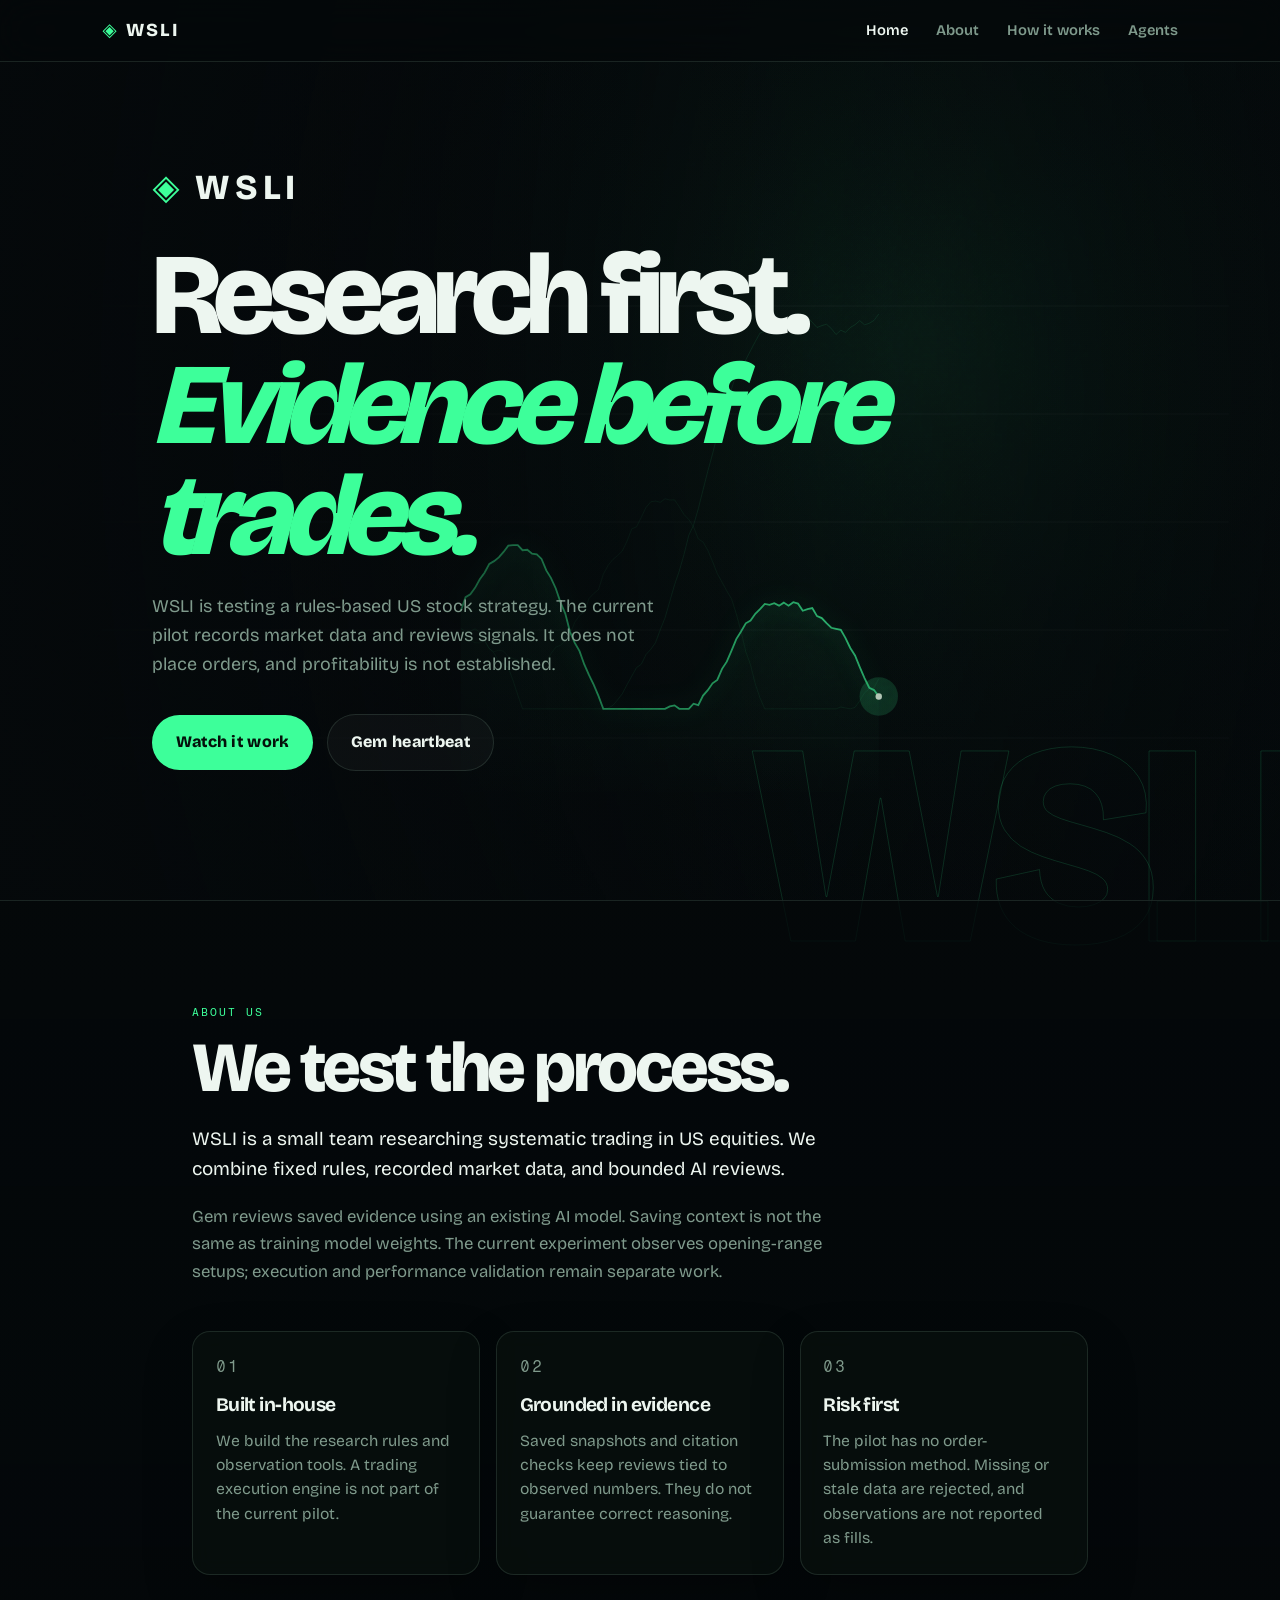
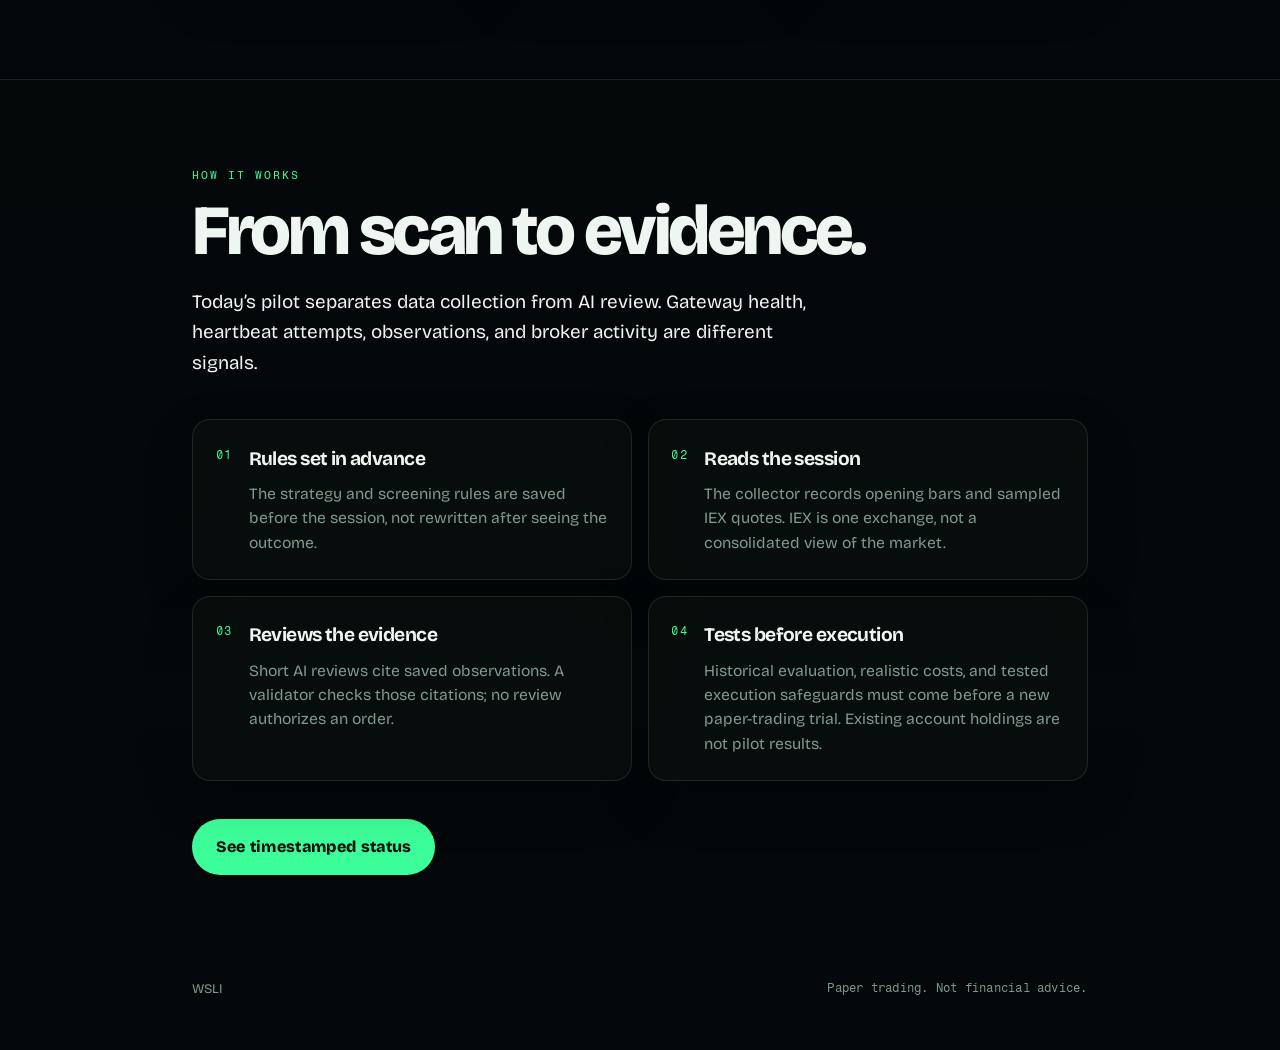
==== index.html @ efd14642 "Show timestamped Gem heartbeat and observation status honestly" ====
<!DOCTYPE html>
<html lang="en">
<head>
  <meta charset="UTF-8">
  <meta name="viewport" content="width=device-width, initial-scale=1.0">
  <meta name="description" content="WSLI trains and operates an autonomous trading bot that reads US equities and executes with discipline.">
  <meta name="theme-color" content="#04080a">
  <meta property="og:title" content="WSLI">
  <meta property="og:description" content="We train the machine that takes the trade.">
  <meta property="og:url" content="https://wslitrade.com">
  <meta property="og:type" content="website">
  <title>WSLI</title>
  <link rel="icon" href="favicon.svg" type="image/svg+xml">
  <link rel="preconnect" href="https://fonts.googleapis.com">
  <link rel="preconnect" href="https://fonts.gstatic.com" crossorigin>
  <link href="https://fonts.googleapis.com/css2?family=Bricolage+Grotesque:opsz,wght@12..96,400;12..96,600;12..96,800&family=Fragment+Mono:ital@0;1&display=swap" rel="stylesheet">
  <link rel="stylesheet" href="css/styles.css">
</head>
<body class="home">
  <canvas id="stage" aria-hidden="true"></canvas>
  <div class="vignette" aria-hidden="true"></div>
  <div class="grain" aria-hidden="true"></div>
  <div class="brand-wash" aria-hidden="true">WSLI</div>

  <nav class="nav">
    <a href="index.html" class="logo">
      <span class="logo-mark">◈</span>
      WSLI
    </a>
    <div class="nav-links">
      <a href="index.html" class="page-link active">Home</a>
      <a href="#about" class="page-link">About</a>
      <a href="#how-it-works" class="page-link">How<span class="nav-rest"> it works</span></a>
      <a href="agents.html" class="page-link">Agents</a>
    </div>
    <div class="nav-pills">
      <div class="status-pill" id="nav-status">
        <span class="pulse-dot unknown" id="status-dot"></span>
        <span class="mono" id="status-label">Checking</span>
      </div>
      <div class="status-pill" id="market-pill">
        <span class="pulse-dot unknown" id="market-dot"></span>
        <span class="mono" id="market-label">Market</span>
      </div>
    </div>
  </nav>

  <main>
    <section class="hero">
      <p class="brand-lockup">
        <span class="logo-mark">◈</span>
        WSLI
      </p>
      <h1>Research first.<br><em>Evidence before trades.</em></h1>
      <p class="hero-line">WSLI is testing a rules-based US stock strategy. The current pilot records market data and reviews signals. It does not place orders, and profitability is not established.</p>
      <div class="hero-actions">
        <a class="btn-primary" href="agents.html">Watch it work</a>
        <a class="btn-ghost" href="agents.html#heartbeat">Gem heartbeat</a>
      </div>
    </section>

    <section id="about" class="home-band">
      <div class="home-band-inner">
        <p class="eyebrow mono">About us</p>
        <h2>We test the process.</h2>
        <p class="lead">WSLI is a small team researching systematic trading in US equities. We combine fixed rules, recorded market data, and bounded AI reviews.</p>
        <p class="band-copy">Gem reviews saved evidence using an existing AI model. Saving context is not the same as training model weights. The current experiment observes opening-range setups; execution and performance validation remain separate work.</p>
        <div class="pillars">
          <article class="pillar">
            <p class="card-kicker mono">01</p>
            <h3>Built in-house</h3>
            <p>We build the research rules and observation tools. A trading execution engine is not part of the current pilot.</p>
          </article>
          <article class="pillar">
            <p class="card-kicker mono">02</p>
            <h3>Grounded in evidence</h3>
            <p>Saved snapshots and citation checks keep reviews tied to observed numbers. They do not guarantee correct reasoning.</p>
          </article>
          <article class="pillar">
            <p class="card-kicker mono">03</p>
            <h3>Risk first</h3>
            <p>The pilot has no order-submission method. Missing or stale data are rejected, and observations are not reported as fills.</p>
          </article>
        </div>
      </div>
    </section>

    <section id="how-it-works" class="home-band home-band-tight">
      <div class="home-band-inner">
        <p class="eyebrow mono">How it works</p>
        <h2>From scan to evidence.</h2>
        <p class="lead">Today’s pilot separates data collection from AI review. Gateway health, heartbeat attempts, observations, and broker activity are different signals.</p>
        <ol class="steps">
          <li>
            <span class="step-num mono">01</span>
            <div>
              <h3>Rules set in advance</h3>
              <p>The strategy and screening rules are saved before the session, not rewritten after seeing the outcome.</p>
            </div>
          </li>
          <li>
            <span class="step-num mono">02</span>
            <div>
              <h3>Reads the session</h3>
              <p>The collector records opening bars and sampled IEX quotes. IEX is one exchange, not a consolidated view of the market.</p>
            </div>
          </li>
          <li>
            <span class="step-num mono">03</span>
            <div>
              <h3>Reviews the evidence</h3>
              <p>Short AI reviews cite saved observations. A validator checks those citations; no review authorizes an order.</p>
            </div>
          </li>
          <li>
            <span class="step-num mono">04</span>
            <div>
              <h3>Tests before execution</h3>
              <p>Historical evaluation, realistic costs, and tested execution safeguards must come before a new paper-trading trial. Existing account holdings are not pilot results.</p>
            </div>
          </li>
        </ol>
        <a class="btn-primary" href="agents.html">See timestamped status</a>
      </div>
    </section>
  </main>

  <footer class="footer">
    <span>WSLI</span>
    <span class="footer-note mono">Paper trading. Not financial advice.</span>
  </footer>

  <script src="js/field.js"></script>
  <script src="js/status.js?v=20260921-2"></script>
  <script src="js/home.js?v=20260921-1"></script>
</body>
</html>
---- css/styles.css ----
*, *::before, *::after {
  box-sizing: border-box;
  margin: 0;
  padding: 0;
}

:root {
  --bg: #04080a;
  --surface: rgba(8, 16, 14, 0.78);
  --border: rgba(164, 214, 186, 0.14);
  --text: #edf6f0;
  --text-muted: #7f9a8c;
  --accent: #3dff9a;
  --accent-glow: rgba(61, 255, 154, 0.28);
  --warn: #ffb36b;
  --red: #ff6b7a;
  --font-display: "Bricolage Grotesque", system-ui, sans-serif;
  --font-mono: "Fragment Mono", "Courier New", monospace;
}

html { scroll-behavior: smooth; }

body {
  font-family: var(--font-display);
  background: var(--bg);
  color: var(--text);
  line-height: 1.55;
  min-height: 100vh;
}

.mono { font-family: var(--font-mono); letter-spacing: 0.02em; }
.muted { color: var(--text-muted); }

#stage {
  position: fixed;
  inset: 0;
  z-index: 0;
  width: 100%;
  height: 100%;
  pointer-events: none;
}

.vignette {
  position: fixed;
  inset: 0;
  z-index: 1;
  pointer-events: none;
  background:
    radial-gradient(circle at 50% 18%, transparent 12%, rgba(4, 8, 10, 0.55) 70%, rgba(4, 8, 10, 0.88) 100%),
    linear-gradient(180deg, rgba(4, 8, 10, 0.15), transparent 20%, rgba(4, 8, 10, 0.55) 100%);
}

.nav,
.hero,
.desk,
.home-band,
.footer {
  position: relative;
  z-index: 2;
}

.nav {
  position: sticky;
  top: 0;
  z-index: 5;
  display: flex;
  align-items: center;
  justify-content: space-between;
  gap: 1.5rem;
  padding: 1rem 8vw;
  background: rgba(4, 8, 10, 0.55);
  border-bottom: 1px solid var(--border);
  backdrop-filter: blur(18px);
}

.logo {
  display: flex;
  align-items: center;
  gap: 0.45rem;
  text-decoration: none;
  color: var(--text);
  font-weight: 800;
  letter-spacing: 0.04em;
}

.logo-mark { color: var(--accent); }

.nav-links {
  display: flex;
  gap: 1.75rem;
}

.nav-links a {
  color: var(--text-muted);
  text-decoration: none;
  font-size: 0.92rem;
  font-weight: 600;
}

.nav-links a:hover,
.nav-links a.active { color: var(--text); }

.nav-pills {
  display: flex;
  gap: 0.5rem;
}

.status-pill {
  display: inline-flex;
  align-items: center;
  gap: 0.5rem;
  padding: 0.4rem 0.75rem;
  border: 1px solid var(--border);
  border-radius: 999px;
  background: rgba(255, 255, 255, 0.03);
  color: var(--text-muted);
  font-size: 0.72rem;
}

.pulse-dot {
  width: 7px;
  height: 7px;
  border-radius: 50%;
  background: var(--text-muted);
}

.pulse-dot.awake,
.pulse-dot.open {
  background: var(--accent);
  box-shadow: 0 0 10px var(--accent-glow);
  animation: pulse 2.2s ease-in-out infinite;
}

.pulse-dot.asleep,
.pulse-dot.closed { background: var(--red); }
.pulse-dot.stale { background: var(--warn); }
.pulse-dot.unknown { background: var(--text-muted); }

.heartbeat-grid { display: grid; grid-template-columns: repeat(3, minmax(0, 1fr)); gap: 1.5rem; margin: 1.5rem 0; }
#heartbeat { scroll-margin-top: 90px; }
#heartbeat .panel-head { flex-wrap: wrap; gap: .6rem; }
#heartbeat-publication { font-size: .7rem; }
.heartbeat-grid h3 { font-size: 1.15rem; margin: .5rem 0; }
.heartbeat-grid .card-meta { overflow-wrap: anywhere; }
.review-list { list-style: none; padding: 0; margin: .5rem 0; }
.review-list li + li { margin-top: 1rem; }
.heartbeat-notice { border-top: 1px solid var(--border); padding-top: 1rem; color: var(--warn); font-size: .85rem; }
@media (max-width: 720px) { .heartbeat-grid { grid-template-columns: 1fr; } }

@keyframes pulse {
  0%, 100% { opacity: 1; }
  50% { opacity: 0.45; }
}

.desk {
  max-width: 1040px;
  margin: 0 auto;
  padding: 4.5rem 1.5rem 5rem;
}

.home {
  --bg: #04080a;
  --surface: rgba(8, 16, 14, 0.78);
  --border: rgba(164, 214, 186, 0.14);
  --text: #edf6f0;
  --text-muted: #7f9a8c;
  --accent: #3dff9a;
  --accent-glow: rgba(61, 255, 154, 0.28);
  background: var(--bg);
}

.home .nav {
  position: fixed;
  width: 100%;
  background: rgba(4, 8, 10, 0.55);
  border-bottom: 1px solid var(--border);
  backdrop-filter: blur(18px);
}

.home .logo {
  font-size: 1.15rem;
  letter-spacing: 0.12em;
}

.home .nav-pills { display: none; }

.home .vignette {
  background:
    linear-gradient(90deg, rgba(4, 8, 10, 0.88) 0%, rgba(4, 8, 10, 0.5) 36%, rgba(4, 8, 10, 0.12) 64%, rgba(4, 8, 10, 0.45) 100%),
    radial-gradient(circle at 72% 44%, transparent 6%, rgba(4, 8, 10, 0.18) 52%, rgba(4, 8, 10, 0.82) 100%);
}

.grain {
  position: fixed;
  inset: 0;
  z-index: 1;
  pointer-events: none;
  opacity: 0.16;
  background-image: url("data:image/svg+xml,%3Csvg viewBox='0 0 200 200' xmlns='http://www.w3.org/2000/svg'%3E%3Cfilter id='n'%3E%3CfeTurbulence type='fractalNoise' baseFrequency='0.85' numOctaves='4' stitchTiles='stitch'/%3E%3C/filter%3E%3Crect width='100%25' height='100%25' filter='url(%23n)'/%3E%3C/svg%3E");
  mix-blend-mode: overlay;
}

.brand-wash {
  position: fixed;
  right: -1.5vw;
  bottom: -6vh;
  z-index: 1;
  pointer-events: none;
  font-weight: 800;
  font-size: clamp(9rem, 24vw, 18rem);
  letter-spacing: -0.07em;
  line-height: 0.75;
  color: transparent;
  -webkit-text-stroke: 1px rgba(61, 255, 154, 0.14);
  mask-image: linear-gradient(180deg, #000 42vh, transparent 92vh);
  -webkit-mask-image: linear-gradient(180deg, #000 42vh, transparent 92vh);
}

.hero {
  min-height: 100vh;
  display: flex;
  flex-direction: column;
  justify-content: center;
  max-width: 1180px;
  margin: 0 auto;
  padding: 7rem 8vw 5rem;
}

.hero > * {
  animation: rise 0.95s ease both;
}

.hero > *:nth-child(2) { animation-delay: 0.08s; }
.hero > *:nth-child(3) { animation-delay: 0.16s; }
.hero > *:nth-child(4) { animation-delay: 0.24s; }

.brand-lockup {
  display: flex;
  align-items: center;
  gap: 0.65rem;
  font-weight: 800;
  font-size: clamp(1.6rem, 3.4vw, 2.2rem);
  letter-spacing: 0.16em;
  margin-bottom: 1.5rem;
}

.hero h1 {
  font-size: clamp(3.4rem, 9vw, 7.2rem);
  font-weight: 800;
  letter-spacing: -0.06em;
  line-height: 0.96;
  margin-bottom: 1.3rem;
}

.hero h1 em {
  font-style: italic;
  color: var(--accent);
}

.hero-line {
  max-width: 32rem;
  color: var(--text-muted);
  margin-bottom: 2.2rem;
  font-size: 1.12rem;
  line-height: 1.6;
}

.hero-actions {
  display: flex;
  flex-wrap: wrap;
  align-items: center;
  gap: 0.85rem;
}

.btn-primary,
.btn-ghost {
  display: inline-flex;
  align-items: center;
  justify-content: center;
  width: fit-content;
  padding: 0.95rem 1.45rem;
  border-radius: 999px;
  text-decoration: none;
  font-weight: 800;
  letter-spacing: 0.02em;
}

.btn-primary {
  background: var(--accent);
  color: #04110a;
}

.btn-primary:hover { box-shadow: 0 0 28px var(--accent-glow); }

.btn-ghost {
  border: 1px solid var(--border);
  background: rgba(255, 255, 255, 0.03);
  color: var(--text);
}

.btn-ghost:hover {
  border-color: rgba(61, 255, 154, 0.35);
  color: var(--accent);
}

.home-band {
  scroll-margin-top: 4.75rem;
  border-top: 1px solid var(--border);
  background: linear-gradient(180deg, rgba(4, 8, 10, 0.72), rgba(4, 8, 10, 0.94));
}

.home-band-inner {
  max-width: 1100px;
  margin: 0 auto;
  padding: 6.5rem 8vw;
}

.home-band-tight .home-band-inner { padding-top: 5.5rem; }

.home-band h2 {
  font-size: clamp(2.4rem, 6.4vw, 4.4rem);
  font-weight: 800;
  letter-spacing: -0.05em;
  line-height: 0.95;
  margin-bottom: 1.4rem;
}

.lead {
  max-width: 40rem;
  font-size: 1.18rem;
  line-height: 1.6;
  margin-bottom: 1.15rem;
}

.band-copy {
  max-width: 40rem;
  color: var(--text-muted);
  font-size: 1.05rem;
  line-height: 1.65;
  margin-bottom: 2.8rem;
}

.pillars {
  display: grid;
  grid-template-columns: repeat(3, 1fr);
  gap: 1rem;
}

.pillar {
  padding: 1.45rem 1.4rem 1.5rem;
  background: var(--surface);
  border: 1px solid var(--border);
  border-radius: 18px;
  box-shadow: 0 20px 50px rgba(0, 0, 0, 0.22);
  backdrop-filter: blur(10px);
}

.pillar h3,
.steps h3 {
  font-size: 1.2rem;
  letter-spacing: -0.03em;
  margin-bottom: 0.55rem;
}

.pillar p,
.steps p {
  color: var(--text-muted);
  font-size: 0.98rem;
  line-height: 1.55;
}

.steps {
  list-style: none;
  display: grid;
  grid-template-columns: 1fr 1fr;
  gap: 1rem;
  margin: 2.6rem 0 2.4rem;
}

.steps li {
  display: grid;
  grid-template-columns: auto 1fr;
  gap: 1rem;
  padding: 1.45rem 1.4rem 1.5rem;
  background: var(--surface);
  border: 1px solid var(--border);
  border-radius: 18px;
  box-shadow: 0 20px 50px rgba(0, 0, 0, 0.22);
  backdrop-filter: blur(10px);
}

.step-num {
  color: var(--accent);
  font-size: 0.72rem;
  letter-spacing: 0.12em;
  padding-top: 0.2rem;
}

@keyframes rise {
  from {
    opacity: 0;
    transform: translateY(18px);
  }
  to {
    opacity: 1;
    transform: none;
  }
}

.desk-head { margin-bottom: 2.4rem; }

.eyebrow {
  color: var(--accent);
  text-transform: uppercase;
  letter-spacing: 0.18em;
  font-size: 0.68rem;
  margin-bottom: 0.8rem;
}

.desk-head h1 {
  font-size: clamp(2.4rem, 7vw, 4.4rem);
  font-weight: 800;
  letter-spacing: -0.05em;
  line-height: 0.95;
}

.updated {
  margin-top: 1rem;
  color: var(--text-muted);
  font-size: 0.78rem;
}

.cards {
  display: grid;
  grid-template-columns: 1fr 1fr;
  gap: 1rem;
  margin-bottom: 1rem;
}

.card,
.panel {
  background: var(--surface);
  border: 1px solid var(--border);
  border-radius: 18px;
  box-shadow: 0 20px 50px rgba(0, 0, 0, 0.22);
  backdrop-filter: blur(10px);
}

.card { padding: 1.5rem 1.6rem 1.4rem; }

.card-kicker {
  color: var(--text-muted);
  text-transform: uppercase;
  letter-spacing: 0.14em;
  font-size: 0.64rem;
  margin-bottom: 0.7rem;
}

.card h2 {
  font-size: clamp(1.6rem, 3vw, 2.15rem);
  letter-spacing: -0.04em;
  line-height: 1.05;
}

.card-meta {
  margin-top: 0.7rem;
  color: var(--text-muted);
  font-size: 0.92rem;
}

#card-bot[data-state="awake"],
#card-market[data-state="open"] {
  box-shadow: inset 0 0 0 1px rgba(61, 255, 154, 0.16), 0 20px 50px rgba(0, 0, 0, 0.22);
}

#card-bot[data-state="asleep"],
#card-market[data-state="closed"] {
  box-shadow: inset 0 0 0 1px rgba(255, 107, 122, 0.2), 0 20px 50px rgba(0, 0, 0, 0.22);
}

.up { color: var(--accent); }
.down { color: var(--red); }

.panel {
  padding: 1.35rem 1.5rem 1.2rem;
  margin-bottom: 1rem;
}

.panel-head {
  display: flex;
  align-items: baseline;
  justify-content: space-between;
  margin-bottom: 1.1rem;
}

.panel-head h2 {
  font-size: 1.05rem;
  letter-spacing: -0.02em;
}

.feed {
  list-style: none;
  display: flex;
  flex-direction: column;
}

.feed li {
  display: grid;
  grid-template-columns: 8rem 1fr;
  gap: 1.2rem;
  padding: 0.85rem 0;
  border-top: 1px solid var(--border);
  font-size: 0.95rem;
}

.feed li:first-child { border-top: 0; }

.feed-time {
  color: var(--text-muted);
  font-family: var(--font-mono);
  font-size: 0.74rem;
  padding-top: 0.15rem;
}

.feed-empty,
.empty {
  color: var(--text-muted);
  text-align: center;
  padding: 2rem 0;
}

.table-wrap { overflow-x: auto; }

table {
  width: 100%;
  border-collapse: collapse;
  font-size: 0.92rem;
}

th, td {
  text-align: left;
  padding: 0.85rem 0.4rem;
  border-bottom: 1px solid var(--border);
}

th {
  color: var(--text-muted);
  font-family: var(--font-mono);
  font-size: 0.68rem;
  letter-spacing: 0.1em;
  text-transform: uppercase;
  font-weight: 400;
}

tr:last-child td { border-bottom: 0; }

.side-buy { color: var(--accent); font-weight: 700; }
.side-sell { color: var(--red); font-weight: 700; }
.status-filled { color: var(--accent); }
.status-error, .status-rejected, .status-canceled { color: var(--red); }
.status-new, .status-accepted, .status-partially_filled { color: var(--warn); }

.footer {
  display: flex;
  align-items: center;
  justify-content: space-between;
  max-width: 1040px;
  margin: 0 auto;
  padding: 0 1.5rem 3rem;
  color: var(--text-muted);
  font-size: 0.82rem;
}

.home .footer {
  max-width: 1100px;
  padding: 0 8vw 3.2rem;
}

.footer-note { font-size: 0.72rem; }

@media (max-width: 900px) {
  .hero { padding: 6.5rem 1.4rem 4rem; }

  .home-band-inner { padding: 4.5rem 1.4rem; }

  .pillars,
  .steps { grid-template-columns: 1fr; }
}

@media (max-width: 800px) {
  .nav {
    padding: 0.9rem 1.2rem;
    gap: 0.8rem;
  }

  .nav-links { gap: 0.85rem; }

  .nav-links .jump { display: none; }

  .nav-links a { font-size: 0.82rem; }

  .desk { padding: 3rem 1.2rem 3.5rem; }

  .cards { grid-template-columns: 1fr; }

  .feed li {
    grid-template-columns: 1fr;
    gap: 0.25rem;
  }

  .footer {
    flex-direction: column;
    gap: 0.4rem;
    text-align: center;
  }
}

@media (max-width: 520px) {
  .nav {
    padding: 0.75rem 0.85rem;
    gap: 0.45rem;
  }

  .nav-links { gap: 0.75rem; }

  .nav-rest { display: none; }

  .status-pill {
    padding: 0.32rem 0.5rem;
    font-size: 0.66rem;
  }
}

@media (prefers-reduced-motion: reduce) {
  .pulse-dot.awake,
  .pulse-dot.open,
  .hero > * { animation: none; }
}
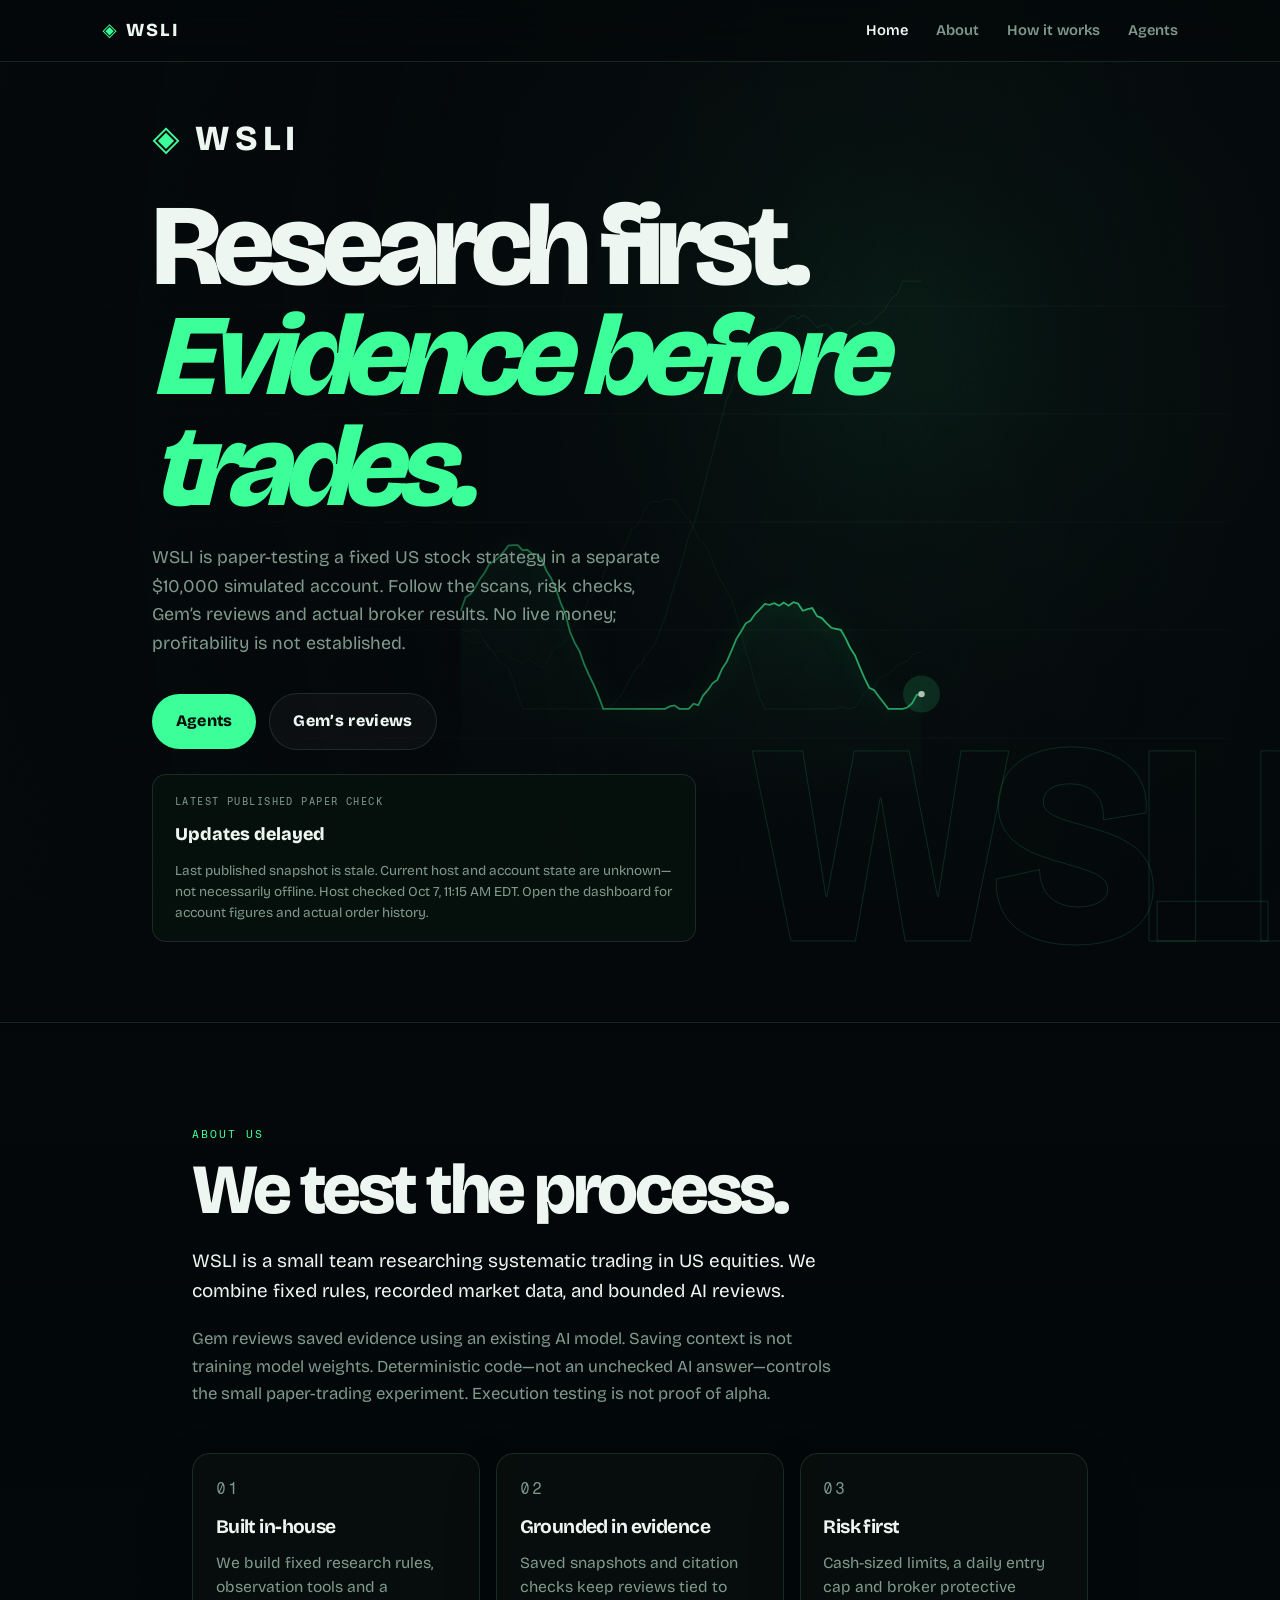
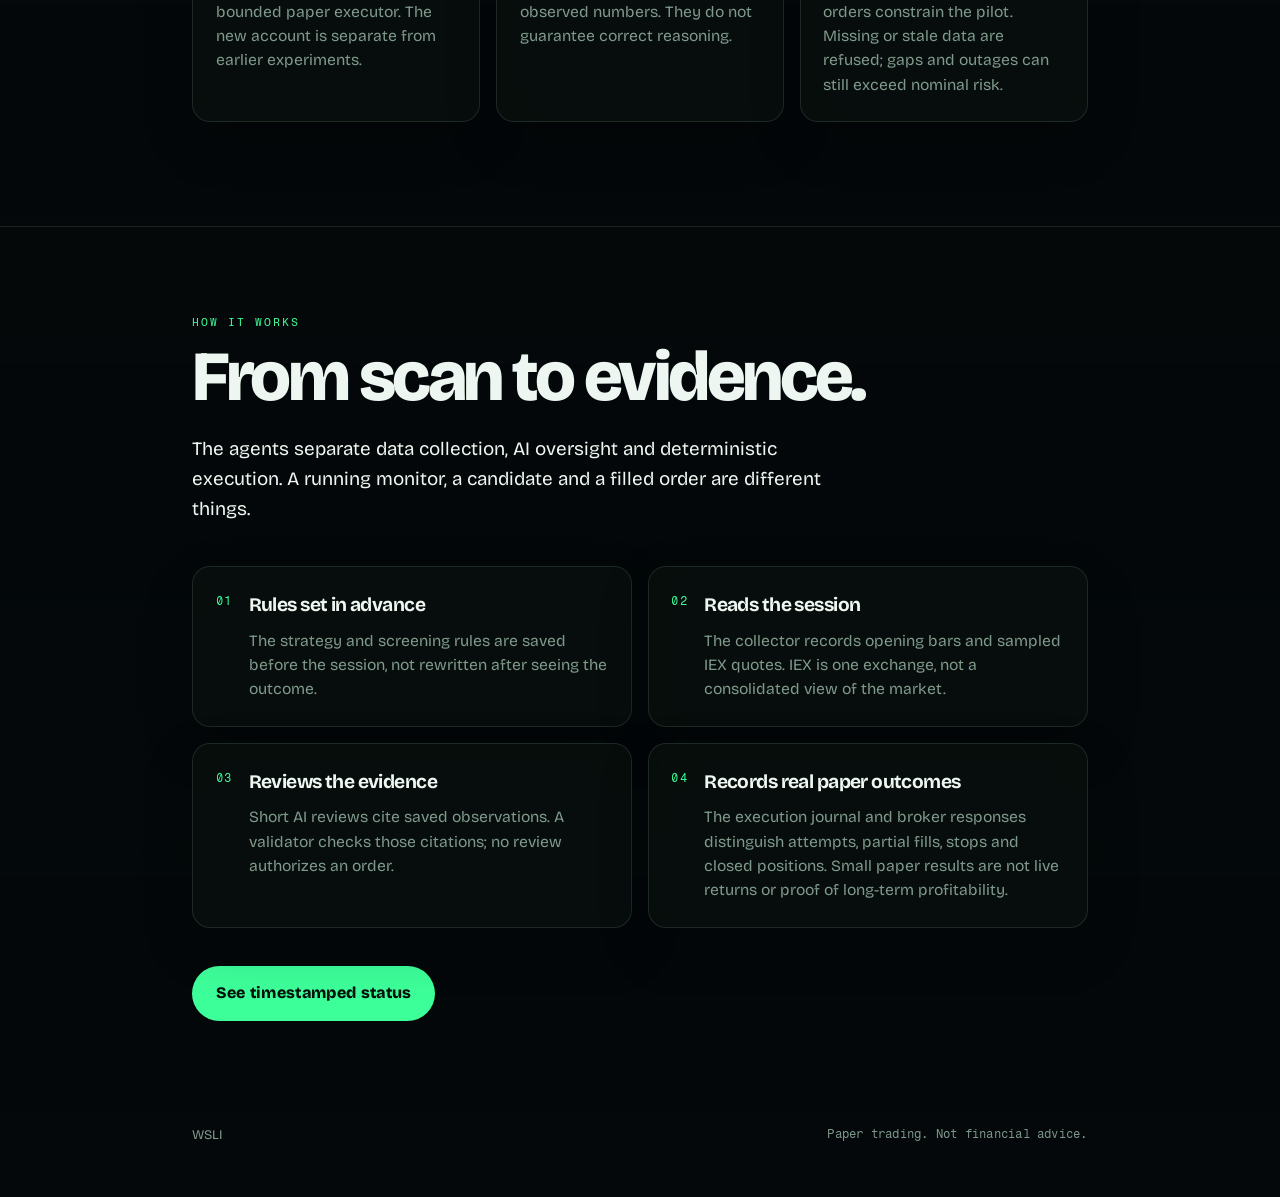
==== commit 4d83e15a: "Show verified agent progress and paper execution evidence" ====
--- a/index.html
+++ b/index.html
@@ -3,10 +3,10 @@
 <head>
   <meta charset="UTF-8">
   <meta name="viewport" content="width=device-width, initial-scale=1.0">
-  <meta name="description" content="WSLI trains and operates an autonomous trading bot that reads US equities and executes with discipline.">
+  <meta name="description" content="Follow WSLI’s evidence-based paper trading pilot, fixed rules, risk checks and actual order results.">
   <meta name="theme-color" content="#04080a">
   <meta property="og:title" content="WSLI">
-  <meta property="og:description" content="We train the machine that takes the trade.">
+  <meta property="og:description" content="Research first. Follow the agents, not claims of guaranteed profit.">
   <meta property="og:url" content="https://wslitrade.com">
   <meta property="og:type" content="website">
   <title>WSLI</title>
@@ -14,7 +14,7 @@
   <link rel="preconnect" href="https://fonts.googleapis.com">
   <link rel="preconnect" href="https://fonts.gstatic.com" crossorigin>
   <link href="https://fonts.googleapis.com/css2?family=Bricolage+Grotesque:opsz,wght@12..96,400;12..96,600;12..96,800&family=Fragment+Mono:ital@0;1&display=swap" rel="stylesheet">
-  <link rel="stylesheet" href="css/styles.css">
+  <link rel="stylesheet" href="css/styles.css?v=20261007-1">
 </head>
 <body class="home">
   <canvas id="stage" aria-hidden="true"></canvas>
@@ -52,10 +52,15 @@
         WSLI
       </p>
       <h1>Research first.<br><em>Evidence before trades.</em></h1>
-      <p class="hero-line">WSLI is testing a rules-based US stock strategy. The current pilot records market data and reviews signals. It does not place orders, and profitability is not established.</p>
+      <p class="hero-line">WSLI is paper-testing a fixed US stock strategy in a separate $10,000 simulated account. Follow the scans, risk checks, Gem’s reviews and actual broker results. No live money; profitability is not established.</p>
       <div class="hero-actions">
-        <a class="btn-primary" href="agents.html">Watch it work</a>
-        <a class="btn-ghost" href="agents.html#heartbeat">Gem heartbeat</a>
+        <a class="btn-primary" href="agents.html">Agents</a>
+        <a class="btn-ghost" href="agents.html#reviews">Gem’s reviews</a>
+      </div>
+      <div class="home-progress" aria-live="polite">
+        <p class="card-kicker mono">Latest published paper check</p>
+        <p id="home-paper-state">Loading verified progress…</p>
+        <p id="home-paper-detail" class="card-meta">No activity is inferred before a snapshot arrives.</p>
       </div>
     </section>
 
@@ -64,12 +69,12 @@
         <p class="eyebrow mono">About us</p>
         <h2>We test the process.</h2>
         <p class="lead">WSLI is a small team researching systematic trading in US equities. We combine fixed rules, recorded market data, and bounded AI reviews.</p>
-        <p class="band-copy">Gem reviews saved evidence using an existing AI model. Saving context is not the same as training model weights. The current experiment observes opening-range setups; execution and performance validation remain separate work.</p>
+        <p class="band-copy">Gem reviews saved evidence using an existing AI model. Saving context is not training model weights. Deterministic code—not an unchecked AI answer—controls the small paper-trading experiment. Execution testing is not proof of alpha.</p>
         <div class="pillars">
           <article class="pillar">
             <p class="card-kicker mono">01</p>
             <h3>Built in-house</h3>
-            <p>We build the research rules and observation tools. A trading execution engine is not part of the current pilot.</p>
+            <p>We build fixed research rules, observation tools and a bounded paper executor. The new account is separate from earlier experiments.</p>
           </article>
           <article class="pillar">
             <p class="card-kicker mono">02</p>
@@ -79,7 +84,7 @@
           <article class="pillar">
             <p class="card-kicker mono">03</p>
             <h3>Risk first</h3>
-            <p>The pilot has no order-submission method. Missing or stale data are rejected, and observations are not reported as fills.</p>
+            <p>Cash-sized limits, a daily entry cap and broker protective orders constrain the pilot. Missing or stale data are refused; gaps and outages can still exceed nominal risk.</p>
           </article>
         </div>
       </div>
@@ -89,7 +94,7 @@
       <div class="home-band-inner">
         <p class="eyebrow mono">How it works</p>
         <h2>From scan to evidence.</h2>
-        <p class="lead">Today’s pilot separates data collection from AI review. Gateway health, heartbeat attempts, observations, and broker activity are different signals.</p>
+        <p class="lead">The agents separate data collection, AI oversight and deterministic execution. A running monitor, a candidate and a filled order are different things.</p>
         <ol class="steps">
           <li>
             <span class="step-num mono">01</span>
@@ -115,8 +120,8 @@
           <li>
             <span class="step-num mono">04</span>
             <div>
-              <h3>Tests before execution</h3>
-              <p>Historical evaluation, realistic costs, and tested execution safeguards must come before a new paper-trading trial. Existing account holdings are not pilot results.</p>
+              <h3>Records real paper outcomes</h3>
+              <p>The execution journal and broker responses distinguish attempts, partial fills, stops and closed positions. Small paper results are not live returns or proof of long-term profitability.</p>
             </div>
           </li>
         </ol>
@@ -131,7 +136,8 @@
   </footer>
 
   <script src="js/field.js"></script>
-  <script src="js/status.js?v=20260921-2"></script>
-  <script src="js/home.js?v=20260921-1"></script>
+  <script src="js/status.js?v=20261007-1"></script>
+  <script src="js/paper-feed.js?v=20261007-1"></script>
+  <script src="js/home.js?v=20261007-1"></script>
 </body>
 </html>
--- a/css/styles.css
+++ b/css/styles.css
@@ -145,6 +145,27 @@
 .review-list { list-style: none; padding: 0; margin: .5rem 0; }
 .review-list li + li { margin-top: 1rem; }
 .heartbeat-notice { border-top: 1px solid var(--border); padding-top: 1rem; color: var(--warn); font-size: .85rem; }
+.desk.paper-desk { max-width: 1200px; }
+.paper-desk .cards { grid-template-columns: repeat(4, minmax(0, 1fr)); }
+.paper-desk .card, .paper-desk .panel { background: rgba(6,16,13,.94); }
+.paper-desk .card { padding: 1.3rem; }
+.paper-desk .card h2 { font-size: clamp(1.45rem,2.4vw,2rem); }
+.progress-banner { display: flex; flex-direction: column; gap: .45rem; margin-top: 1.5rem; padding: 1.2rem 1.4rem; border: 1px solid var(--border); border-left: 3px solid var(--accent); background: var(--surface); border-radius: 12px; }
+.progress-banner strong { font-size: 1.15rem; }
+.progress-banner span { color: var(--text-muted); font-size: .94rem; }
+.progress-banner[data-state="stale"] { border-left-color: var(--warn); }
+.progress-banner[data-state="asleep"] { border-left-color: var(--red); }
+.pilot-progress-grid { display: grid; grid-template-columns: repeat(4,minmax(0,1fr)); gap: 1.4rem; margin: 1.5rem 0; }
+.pilot-progress-grid h3 { font-size: 1.2rem; letter-spacing: -.03em; }
+.pilot-progress-grid article { min-width: 0; }
+.pilot-schedule { border-top: 1px solid var(--border); padding: .9rem 0; color: var(--text-muted); font-size: .85rem; }
+.pilot-schedule p + p { margin-top: .5rem; }
+.pilot-review-list { display: grid; grid-template-columns: 1fr 1fr; gap: 1.4rem; }
+.pilot-review-list li + li { margin-top: 0; }
+.paper-desk .panel-head { flex-wrap: wrap; gap: .6rem; }
+.paper-desk .panel-head .mono { font-size: .7rem; }
+@media (max-width: 850px) { .paper-desk .cards, .pilot-progress-grid { grid-template-columns: repeat(2,minmax(0,1fr)); } }
+@media (max-width: 540px) { .paper-desk .cards, .pilot-progress-grid, .pilot-review-list { grid-template-columns: 1fr; } .paper-desk { padding: 2.5rem 1rem; } }
 @media (max-width: 720px) { .heartbeat-grid { grid-template-columns: 1fr; } }
 
 @keyframes pulse {
@@ -271,6 +292,9 @@
   align-items: center;
   gap: 0.85rem;
 }
+.home-progress { max-width: 34rem; margin-top: 1.5rem; padding: 1.15rem 1.35rem; border: 1px solid var(--border); border-radius: 14px; background: rgba(6,16,13,.88); }
+.home-progress #home-paper-state { font-weight: 800; font-size: 1.12rem; }
+.home-progress .card-meta { font-size: .85rem; }
 
 .btn-primary,
 .btn-ghost {
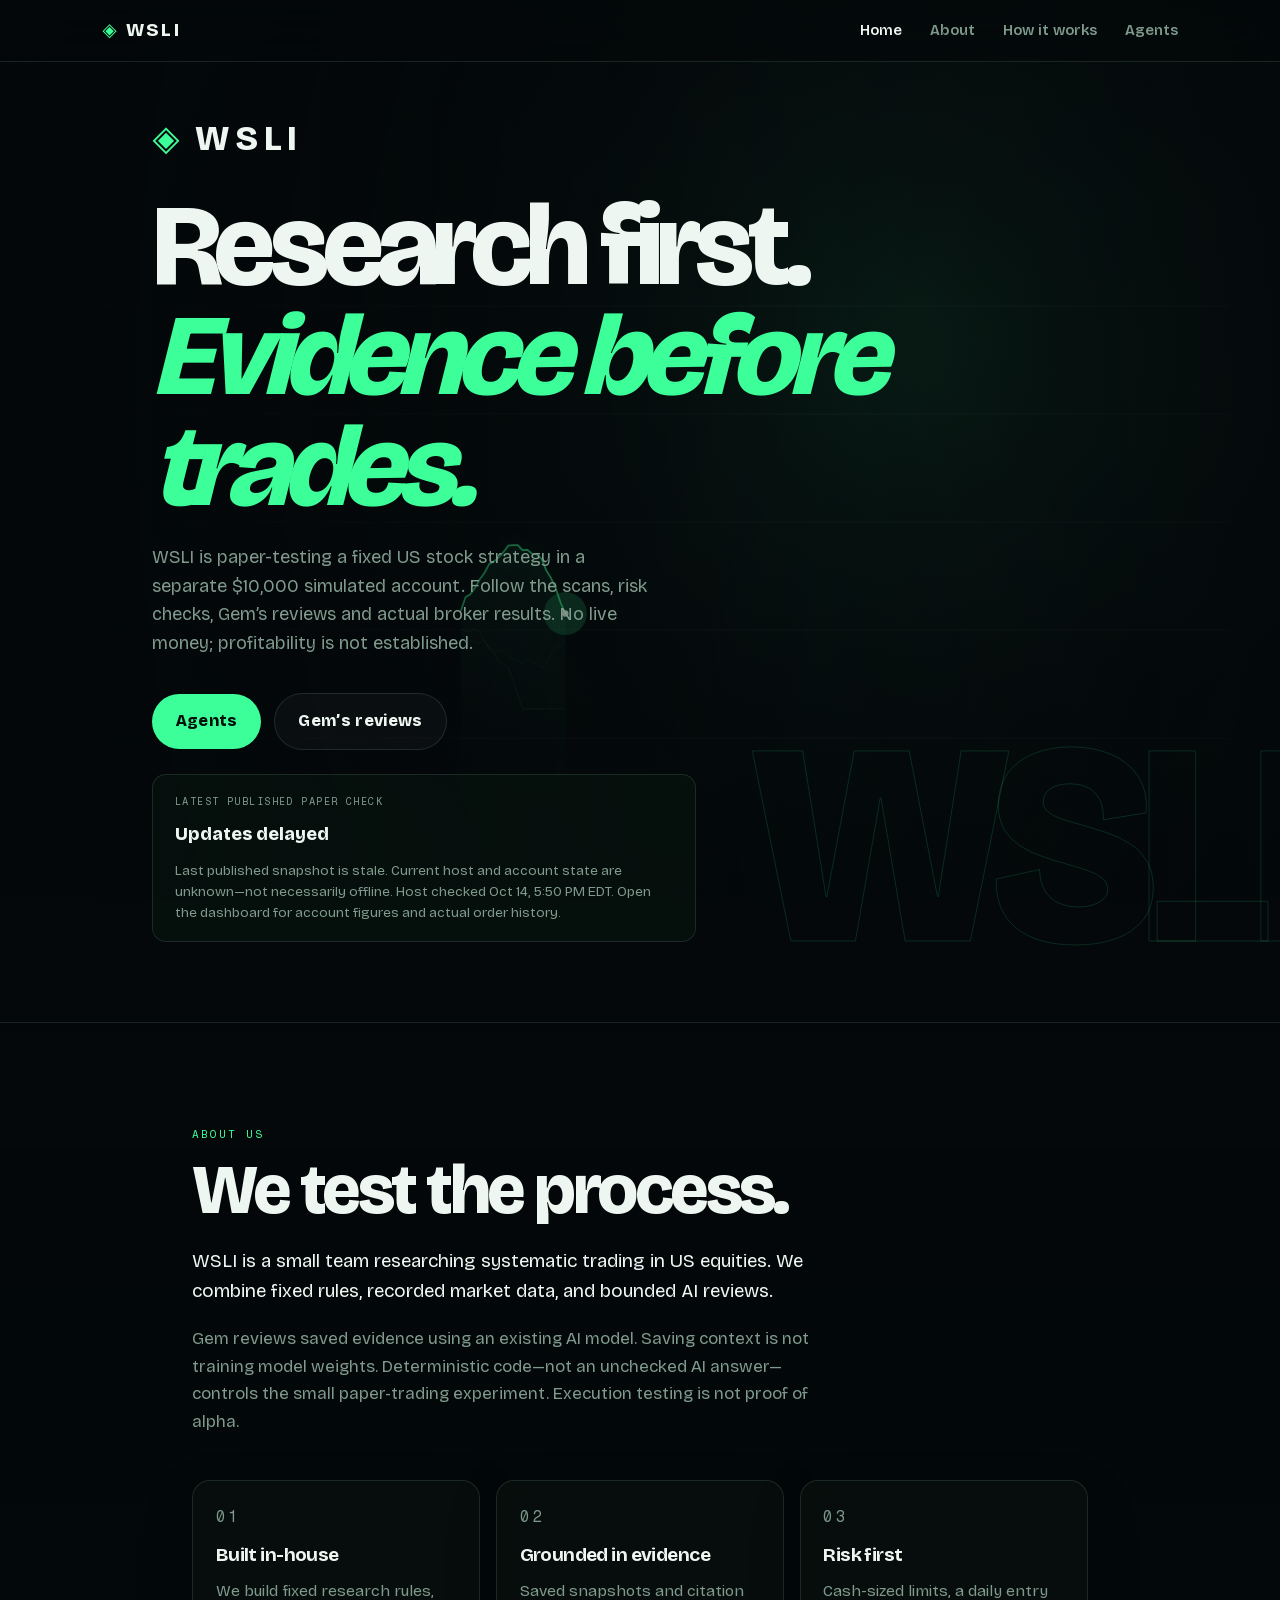
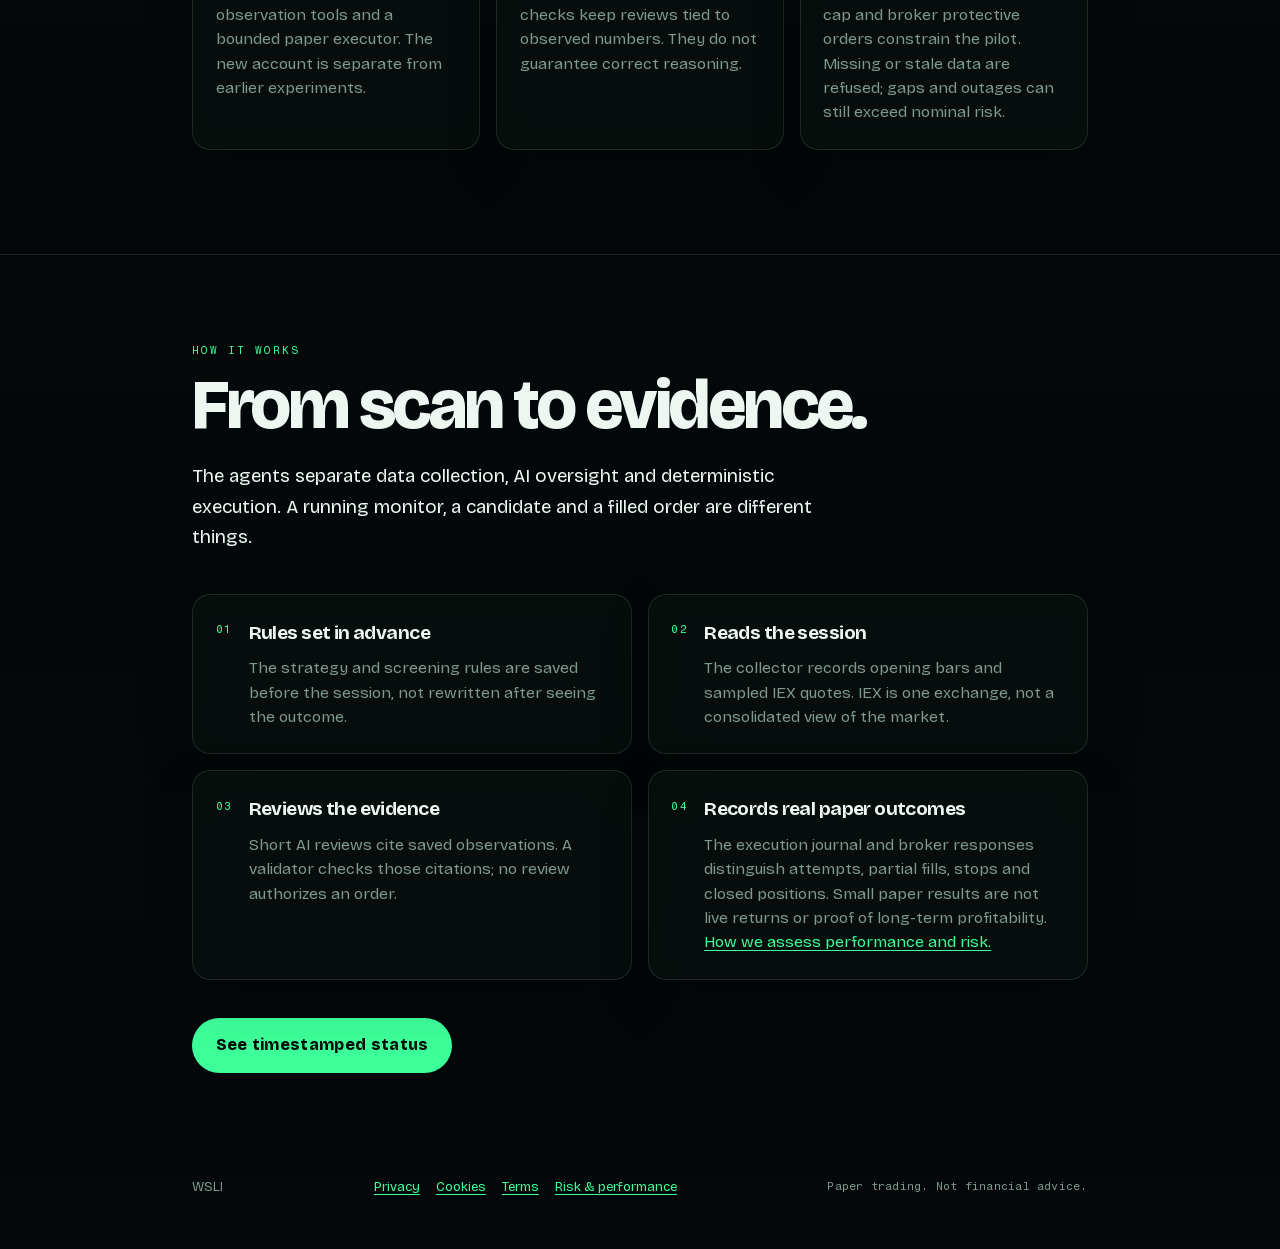
==== commit 4d1565d6: "Add accurate privacy and risk disclosures; harden public site" ====
--- a/index.html
+++ b/index.html
@@ -3,6 +3,8 @@
 <head>
   <meta charset="UTF-8">
   <meta name="viewport" content="width=device-width, initial-scale=1.0">
+  <meta name="referrer" content="no-referrer">
+  <meta http-equiv="Content-Security-Policy" content="default-src 'none'; script-src 'self'; style-src 'self'; font-src 'self'; img-src 'self'; connect-src 'self' https://raw.githubusercontent.com; base-uri 'none'; form-action 'none'; upgrade-insecure-requests">
   <meta name="description" content="Follow WSLI’s evidence-based paper trading pilot, fixed rules, risk checks and actual order results.">
   <meta name="theme-color" content="#04080a">
   <meta property="og:title" content="WSLI">
@@ -11,10 +13,7 @@
   <meta property="og:type" content="website">
   <title>WSLI</title>
   <link rel="icon" href="favicon.svg" type="image/svg+xml">
-  <link rel="preconnect" href="https://fonts.googleapis.com">
-  <link rel="preconnect" href="https://fonts.gstatic.com" crossorigin>
-  <link href="https://fonts.googleapis.com/css2?family=Bricolage+Grotesque:opsz,wght@12..96,400;12..96,600;12..96,800&family=Fragment+Mono:ital@0;1&display=swap" rel="stylesheet">
-  <link rel="stylesheet" href="css/styles.css?v=20261007-1">
+  <link rel="stylesheet" href="css/styles.css?v=20261014-privacy">
 </head>
 <body class="home">
   <canvas id="stage" aria-hidden="true"></canvas>
@@ -121,7 +120,7 @@
             <span class="step-num mono">04</span>
             <div>
               <h3>Records real paper outcomes</h3>
-              <p>The execution journal and broker responses distinguish attempts, partial fills, stops and closed positions. Small paper results are not live returns or proof of long-term profitability.</p>
+              <p>The execution journal and broker responses distinguish attempts, partial fills, stops and closed positions. Small paper results are not live returns or proof of long-term profitability. <a href="risk.html">How we assess performance and risk.</a></p>
             </div>
           </li>
         </ol>
@@ -132,12 +131,13 @@
 
   <footer class="footer">
     <span>WSLI</span>
+    <nav class="footer-links" aria-label="Policies"><a href="privacy.html">Privacy</a><a href="cookies.html">Cookies</a><a href="terms.html">Terms</a><a href="risk.html">Risk &amp; performance</a></nav>
     <span class="footer-note mono">Paper trading. Not financial advice.</span>
   </footer>
 
   <script src="js/field.js"></script>
   <script src="js/status.js?v=20261007-1"></script>
-  <script src="js/paper-feed.js?v=20261007-1"></script>
+  <script src="js/paper-feed.js?v=20261014-privacy"></script>
   <script src="js/home.js?v=20261007-1"></script>
 </body>
 </html>
--- a/css/styles.css
+++ b/css/styles.css
@@ -1,3 +1,19 @@
+/* Self-hosted, unmodified Latin fonts; licenses in assets/fonts. No Google request. */
+@font-face {
+  font-family: "Bricolage Grotesque";
+  font-style: normal;
+  font-weight: 400 800;
+  font-display: swap;
+  src: url("../assets/fonts/bricolage-grotesque-latin.woff2") format("woff2");
+}
+@font-face {
+  font-family: "Fragment Mono";
+  font-style: normal;
+  font-weight: 400;
+  font-display: swap;
+  src: url("../assets/fonts/fragment-mono-latin.woff2") format("woff2");
+}
+
 *, *::before, *::after {
   box-sizing: border-box;
   margin: 0;
@@ -580,6 +596,14 @@
 
 .side-buy { color: var(--accent); font-weight: 700; }
 .side-sell { color: var(--red); font-weight: 700; }
+.trade-summary-grid { display:grid; grid-template-columns:repeat(auto-fit,minmax(240px,1fr)); gap:1rem; margin:1.2rem 0; }
+.trade-summary-grid article { border:1px solid var(--border); padding:1.2rem; border-radius:12px; }
+.trade-summary-grid h3, .decision-list h3 { margin:0 0 .7rem; }
+.decision-list article { padding:1.2rem 0; border-top:1px solid var(--border); }
+.decision-list .card-meta { margin:.65rem 0; }
+.research-list { padding-left:1.2rem; line-height:1.65; }
+.research-list li { margin:.8rem 0; }
+.research-list a { color:var(--accent); text-decoration:underline; }
 .status-filled { color: var(--accent); }
 .status-error, .status-rejected, .status-canceled { color: var(--red); }
 .status-new, .status-accepted, .status-partially_filled { color: var(--warn); }
@@ -601,6 +625,22 @@
 }
 
 .footer-note { font-size: 0.72rem; }
+.footer { flex-wrap: wrap; gap: 1rem; }
+.footer-links { display: flex; flex-wrap: wrap; justify-content: center; gap: .65rem 1rem; }
+.footer-links a, .card-meta a, .steps a { color: var(--accent); text-underline-offset: .2em; }
+a:focus-visible { outline: 2px solid var(--accent); outline-offset: 4px; border-radius: 2px; }
+.policy-main { position: relative; z-index: 2; max-width: 880px; margin: 0 auto; padding: 3.5rem 1.5rem 5rem; }
+.policy-main h1 { font-size: clamp(2rem, 6vw, 3.5rem); line-height: 1.12; letter-spacing: -.04em; margin: .75rem 0 1rem; }
+.policy-main h2 { font-size: 1.35rem; margin: 2rem 0 .65rem; }
+.policy-main p, .policy-main li { color: #bacdc2; line-height: 1.75; }
+.policy-main p + p { margin-top: .85rem; }
+.policy-main ul, .policy-main ol { margin: .75rem 0 .75rem 1.35rem; }
+.policy-main li + li { margin-top: .55rem; }
+.policy-main a { color: var(--accent); text-underline-offset: .2em; overflow-wrap: anywhere; }
+.policy-main .policy-lead { font-size: 1.1rem; color: var(--text); }
+.policy-note { border: 1px solid var(--border); border-left: 3px solid var(--warn); border-radius: 10px; padding: 1rem 1.2rem; margin: 1.5rem 0; background: var(--surface); }
+.policy-main .policy-date { font-size: .75rem; color: var(--text-muted); }
+.policy-nav { display: flex; flex-wrap: wrap; gap: .7rem 1rem; margin: 1.5rem 0 2rem; }
 
 @media (max-width: 900px) {
   .hero { padding: 6.5rem 1.4rem 4rem; }
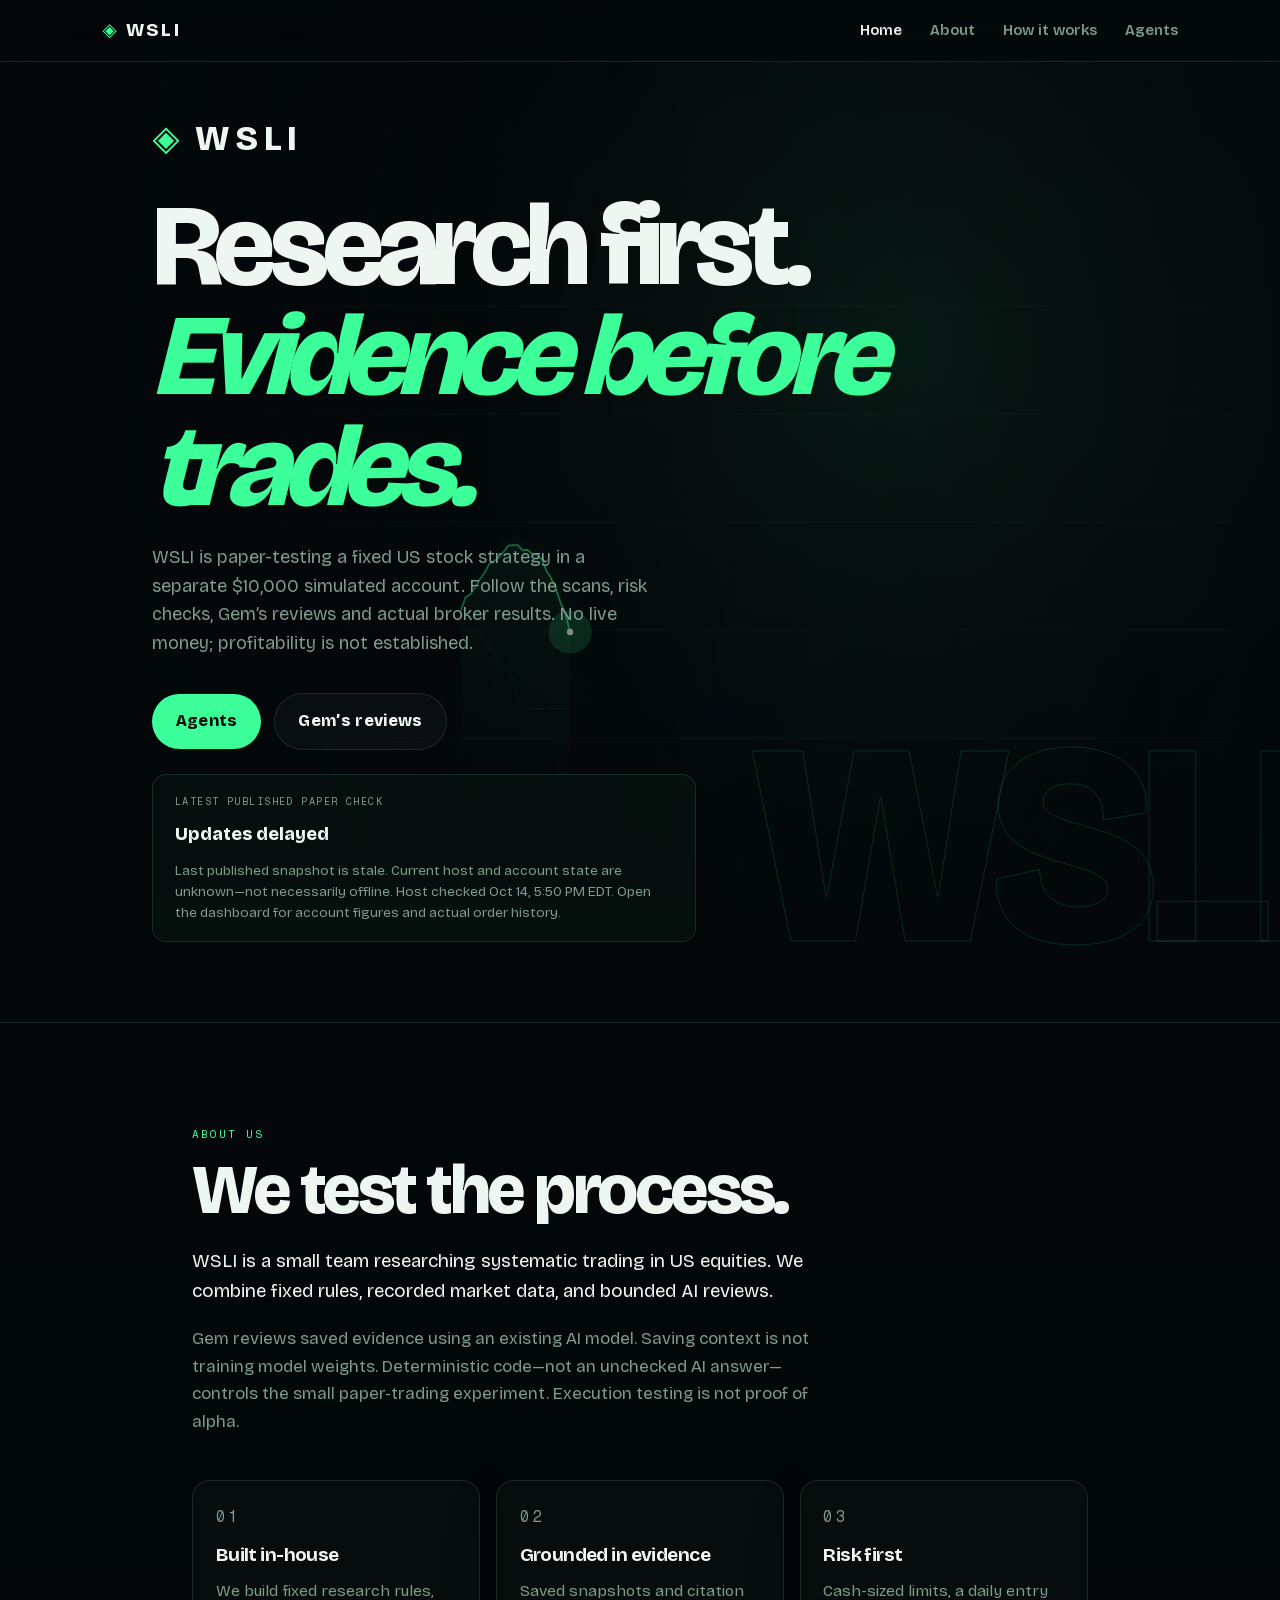
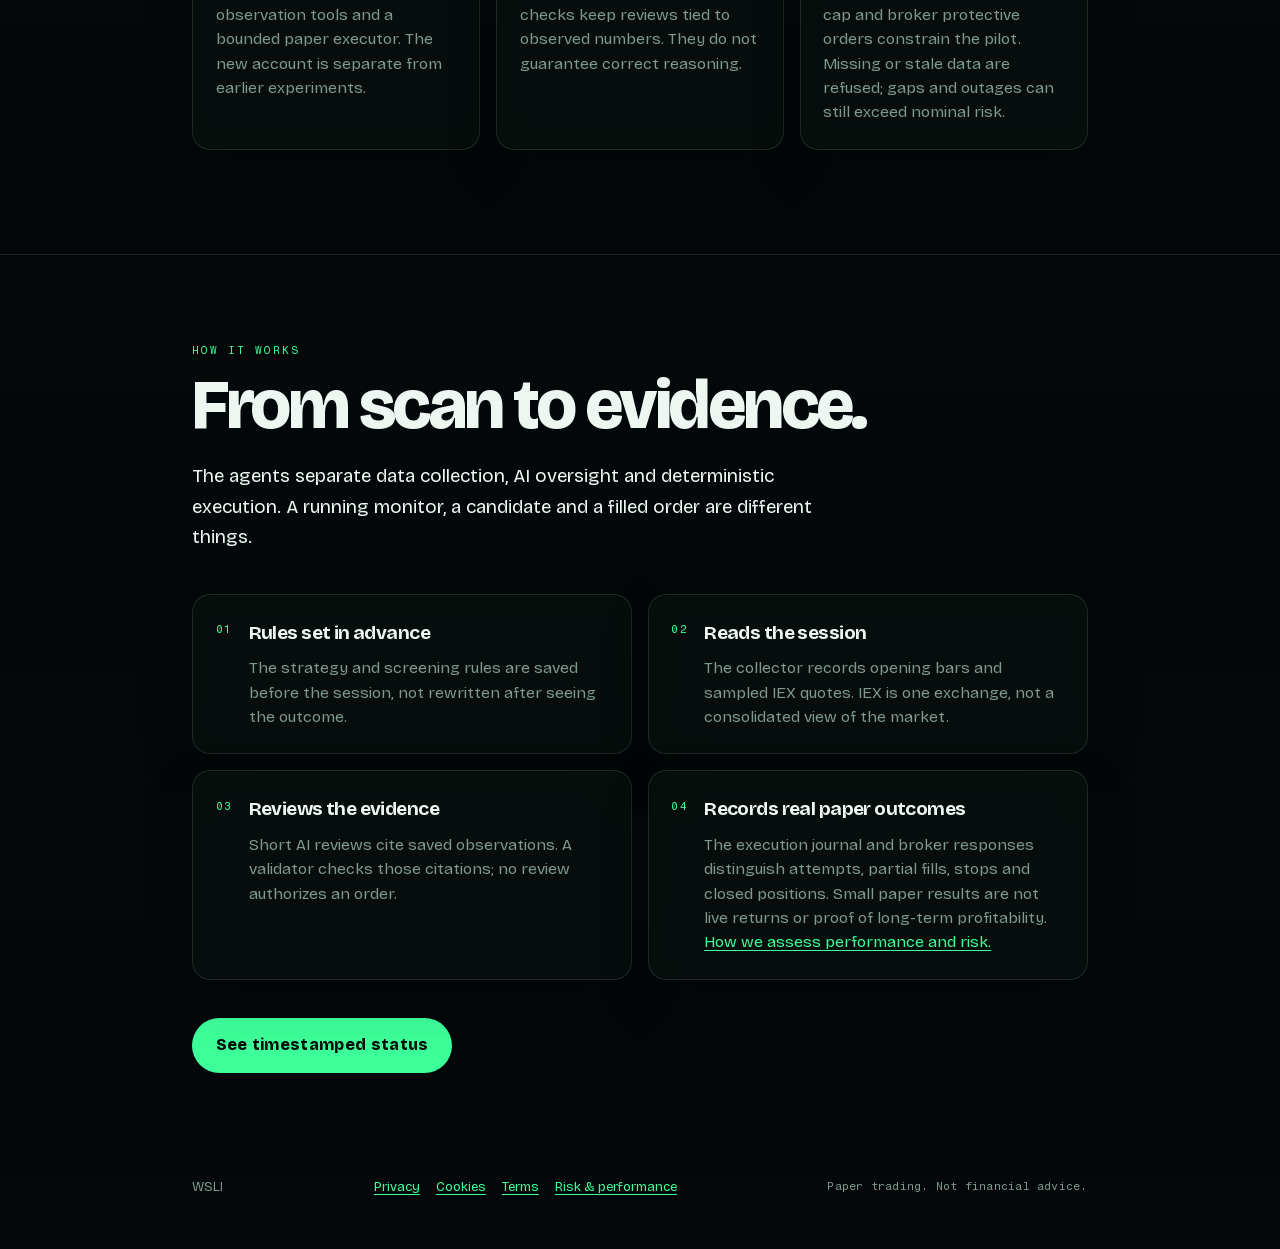
==== commit 4d48f6f8: "Fix read-only WAL snapshots and distinguish missed sessions" ====
--- a/index.html
+++ b/index.html
@@ -136,7 +136,7 @@
   </footer>
 
   <script src="js/field.js"></script>
-  <script src="js/status.js?v=20261007-1"></script>
+  <script src="js/status.js?v=20261015-publisher"></script>
   <script src="js/paper-feed.js?v=20261014-privacy"></script>
   <script src="js/home.js?v=20261007-1"></script>
 </body>
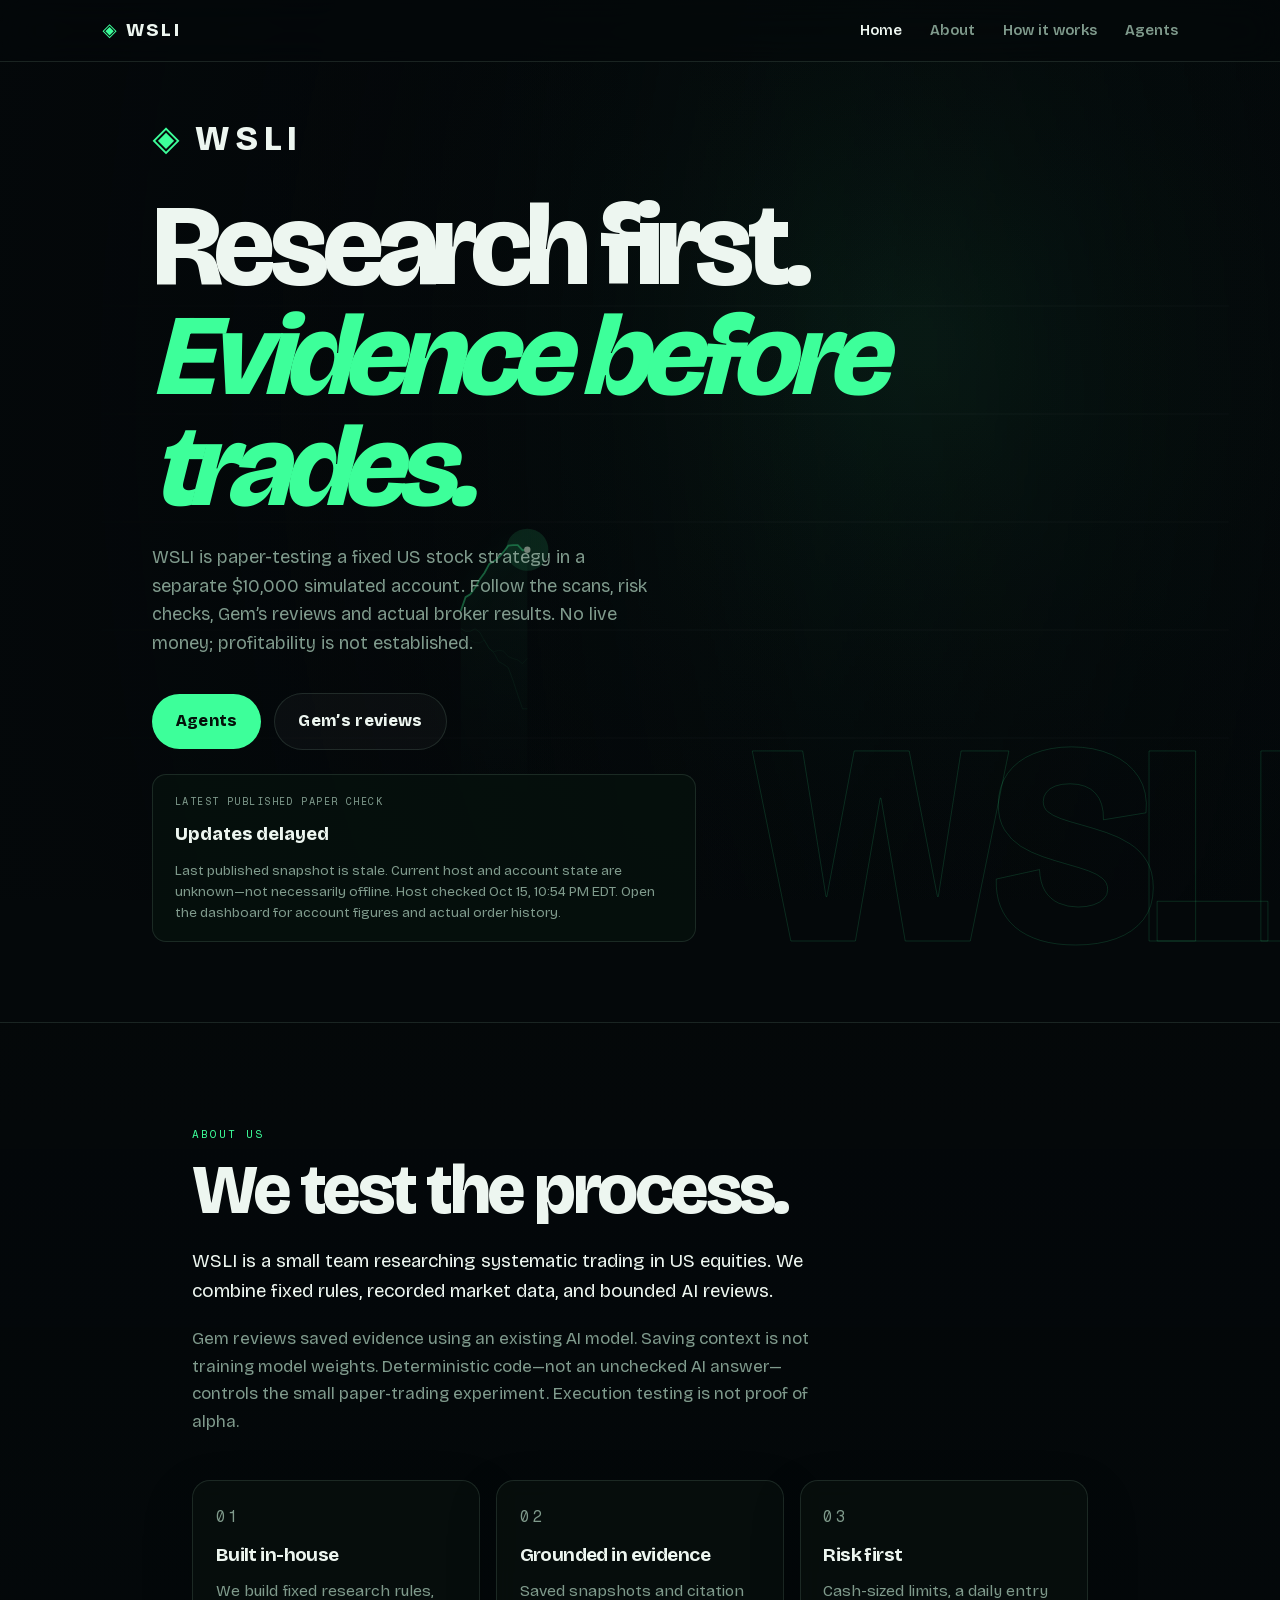
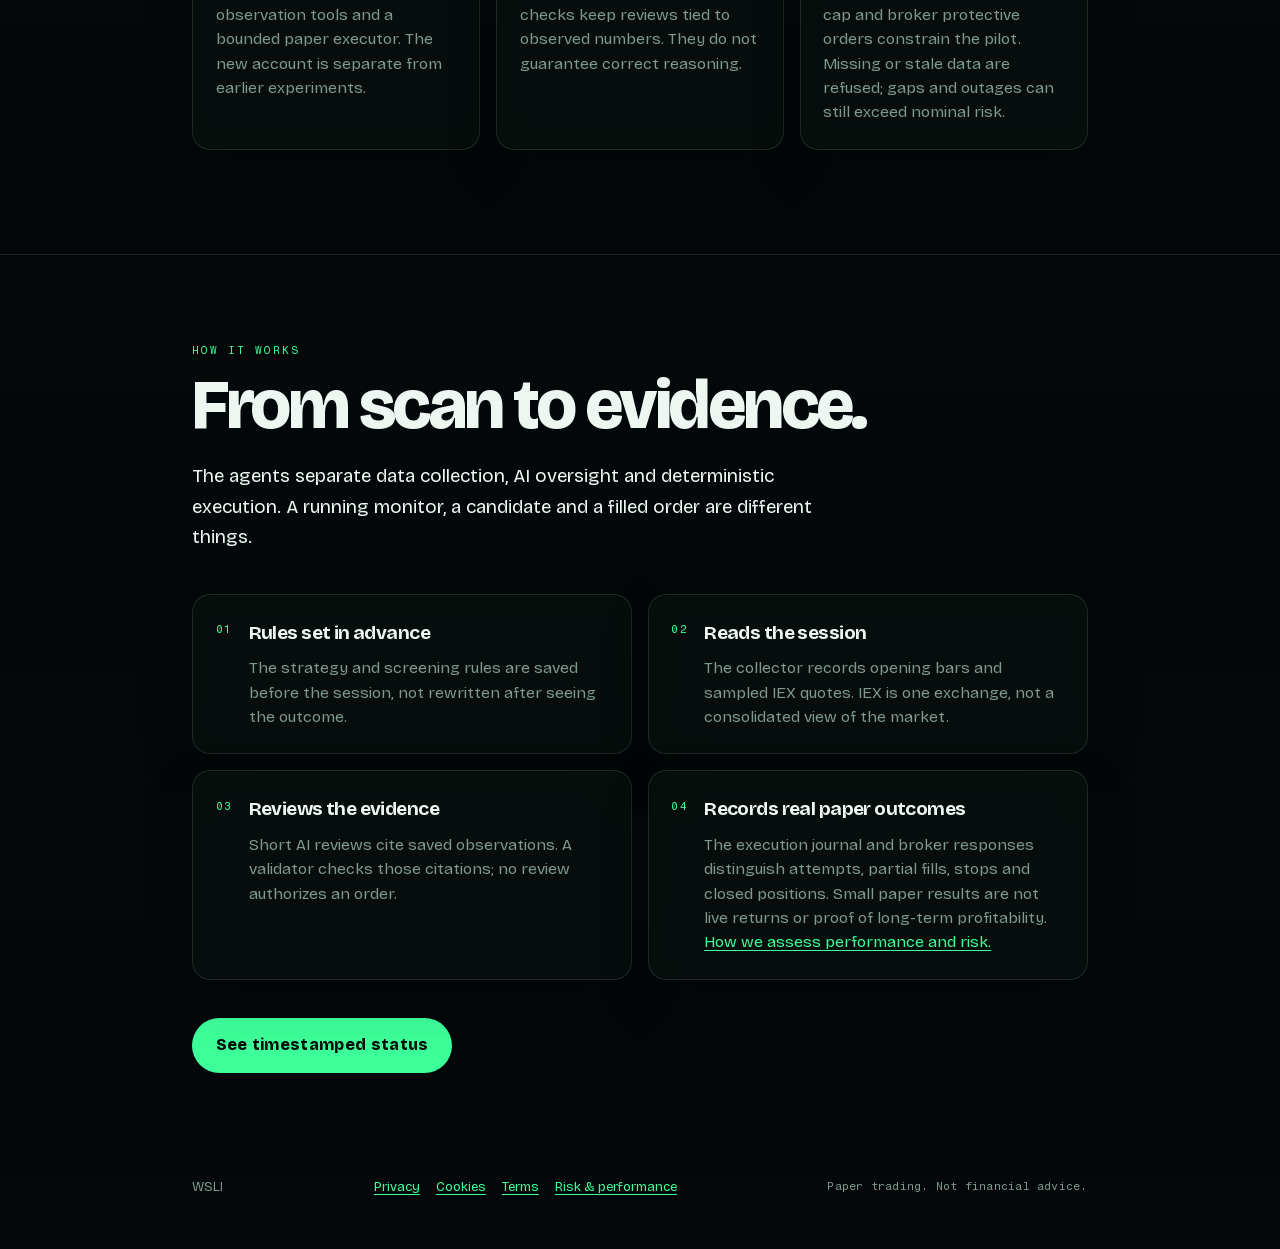
==== commit 720926d8: "Show freshest verified dashboard snapshot across publishing caches" ====
--- a/index.html
+++ b/index.html
@@ -137,7 +137,7 @@
 
   <script src="js/field.js"></script>
   <script src="js/status.js?v=20261015-publisher"></script>
-  <script src="js/paper-feed.js?v=20261014-privacy"></script>
+  <script src="js/paper-feed.js?v=20261015-freshest"></script>
   <script src="js/home.js?v=20261007-1"></script>
 </body>
 </html>
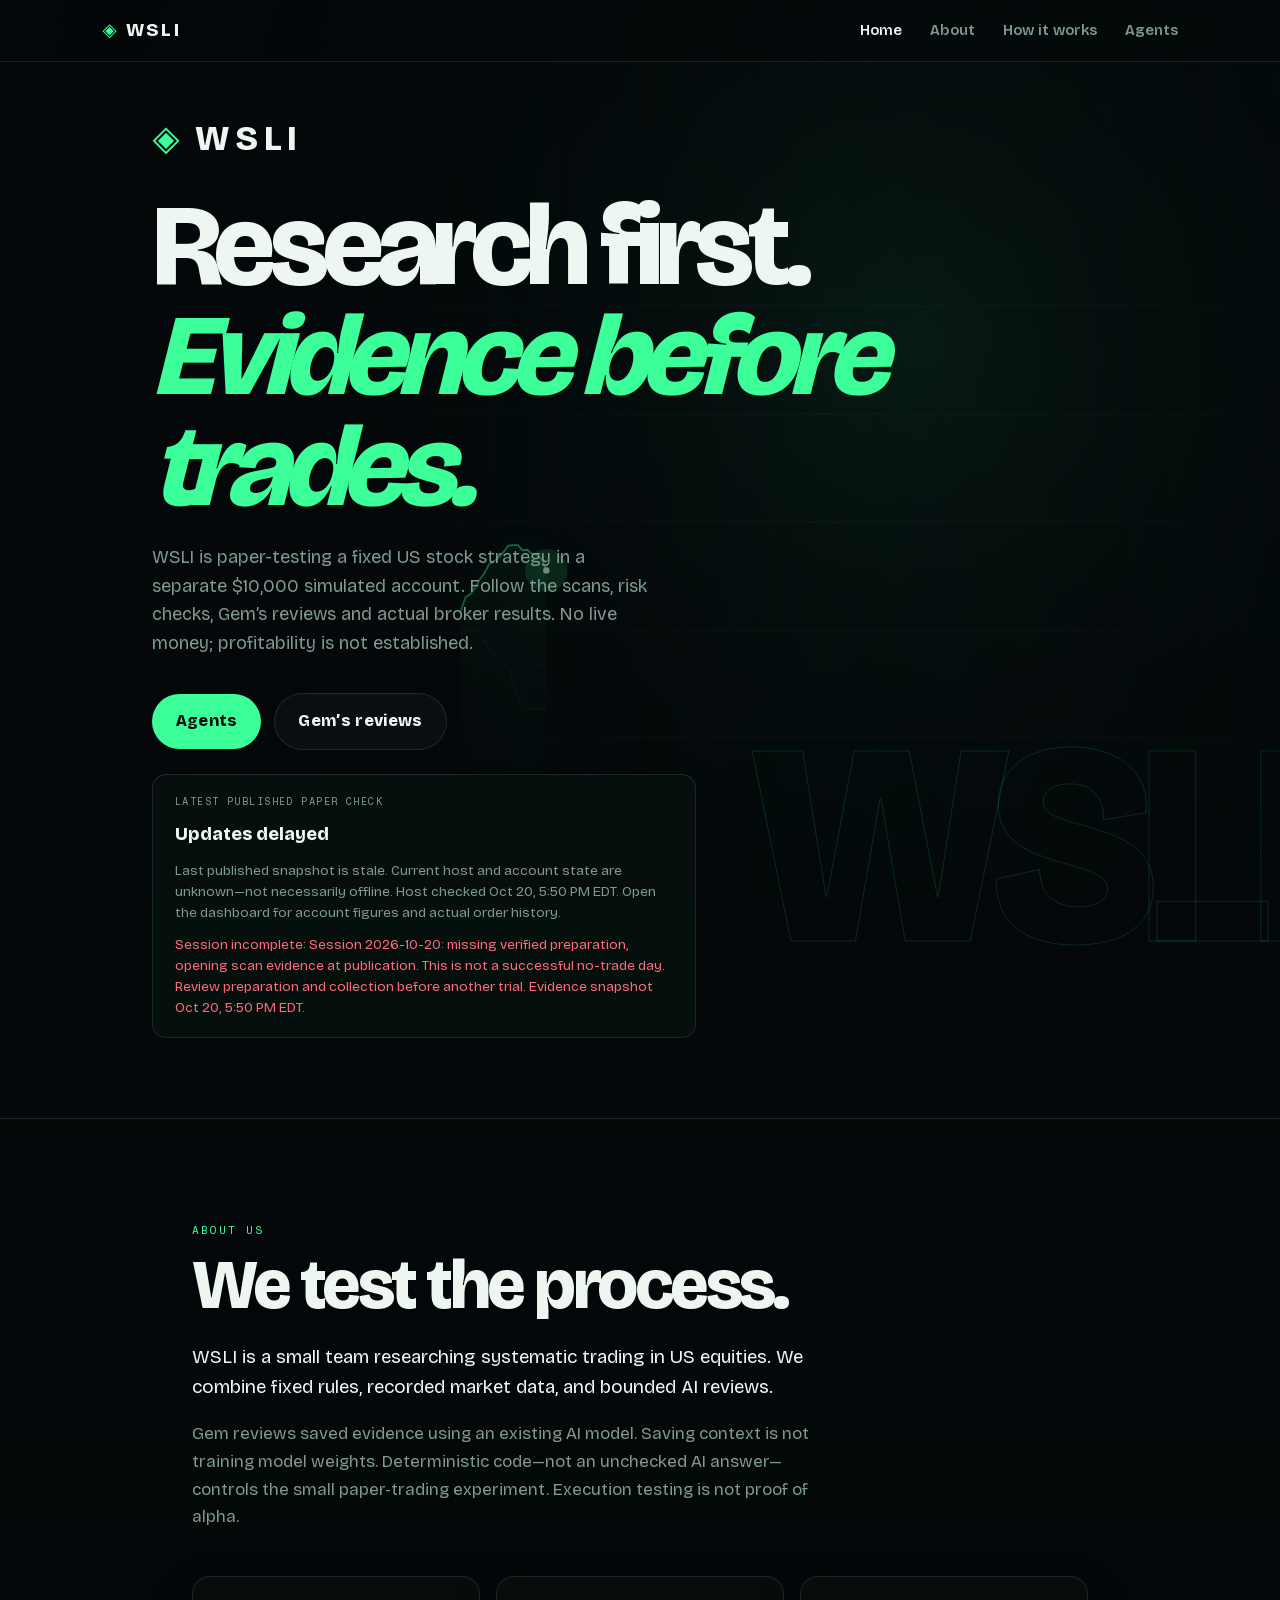
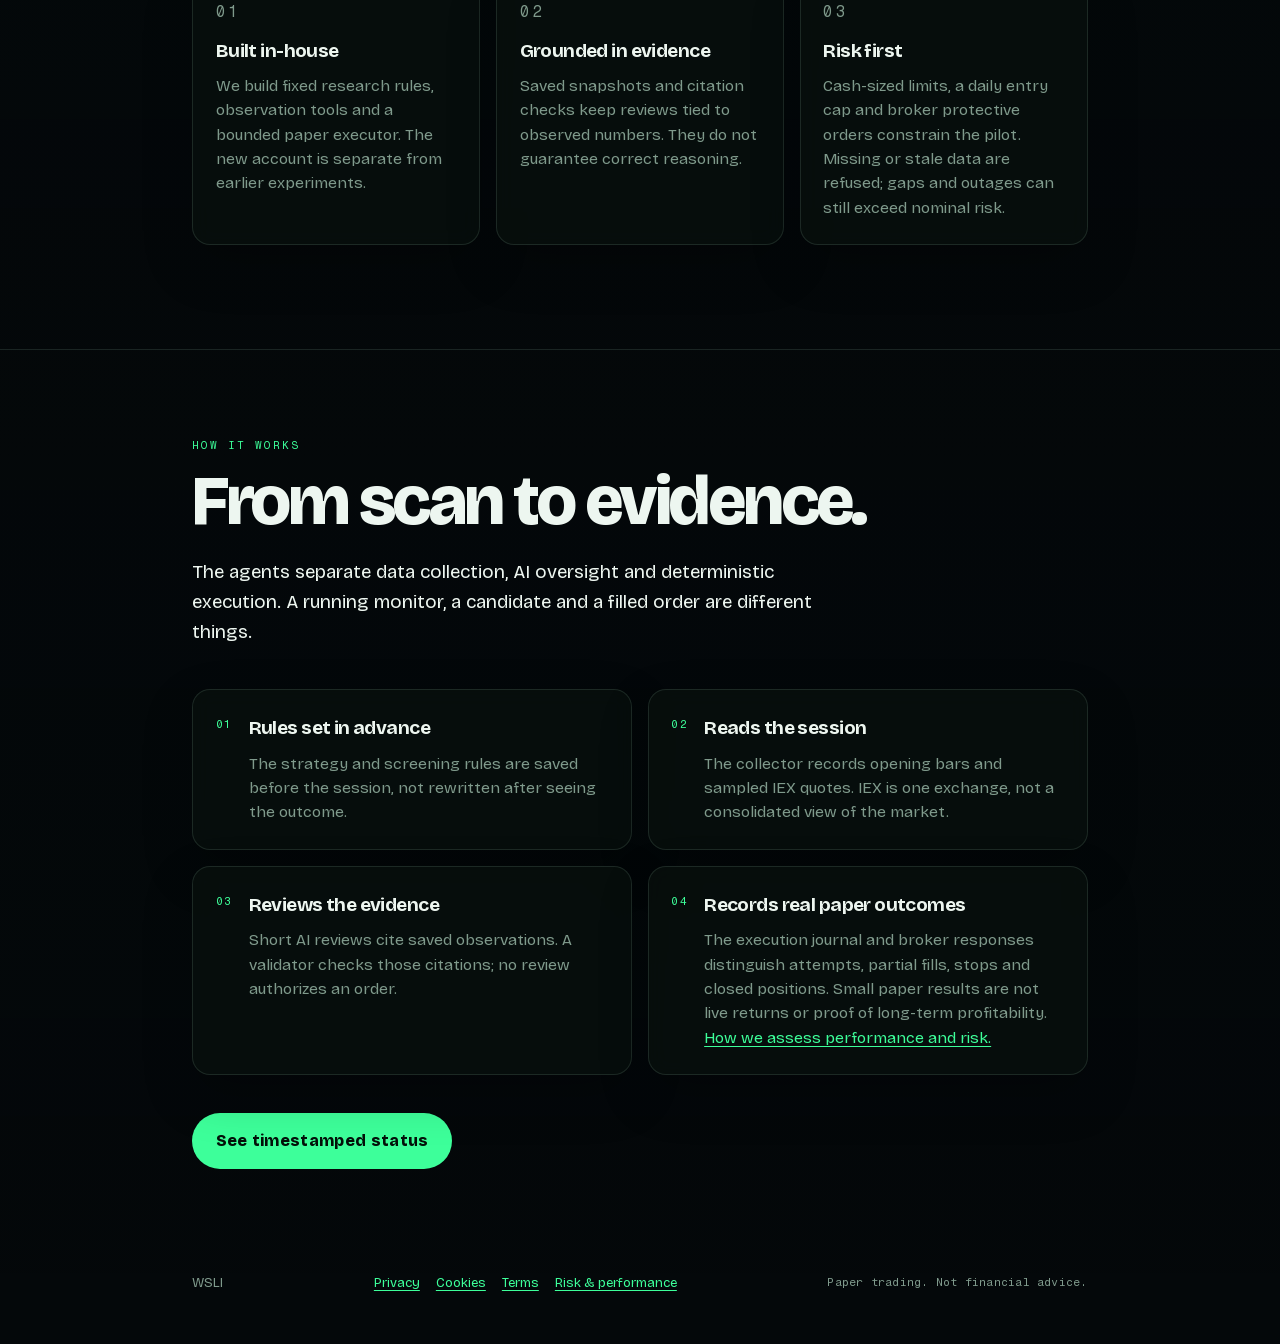
==== commit faa8e595: "Report incomplete paper sessions separately from publication freshness" ====
--- a/index.html
+++ b/index.html
@@ -13,7 +13,7 @@
   <meta property="og:type" content="website">
   <title>WSLI</title>
   <link rel="icon" href="favicon.svg" type="image/svg+xml">
-  <link rel="stylesheet" href="css/styles.css?v=20261014-privacy">
+  <link rel="stylesheet" href="css/styles.css?v=20261020-session">
 </head>
 <body class="home">
   <canvas id="stage" aria-hidden="true"></canvas>
@@ -60,6 +60,7 @@
         <p class="card-kicker mono">Latest published paper check</p>
         <p id="home-paper-state">Loading verified progress…</p>
         <p id="home-paper-detail" class="card-meta">No activity is inferred before a snapshot arrives.</p>
+        <p id="home-session-evidence" class="card-meta">Recorded session evidence not yet loaded.</p>
       </div>
     </section>
 
@@ -136,8 +137,8 @@
   </footer>
 
   <script src="js/field.js"></script>
-  <script src="js/status.js?v=20261015-publisher"></script>
+  <script src="js/status.js?v=20261020-session"></script>
   <script src="js/paper-feed.js?v=20261015-freshest"></script>
-  <script src="js/home.js?v=20261007-1"></script>
+  <script src="js/home.js?v=20261020-session"></script>
 </body>
 </html>
--- a/css/styles.css
+++ b/css/styles.css
@@ -171,6 +171,8 @@
 .progress-banner span { color: var(--text-muted); font-size: .94rem; }
 .progress-banner[data-state="stale"] { border-left-color: var(--warn); }
 .progress-banner[data-state="asleep"] { border-left-color: var(--red); }
+.progress-banner[data-state="unknown"] { border-left-color: var(--warn); }
+#home-session-evidence[data-state="asleep"] { color: var(--red); }
 .pilot-progress-grid { display: grid; grid-template-columns: repeat(4,minmax(0,1fr)); gap: 1.4rem; margin: 1.5rem 0; }
 .pilot-progress-grid h3 { font-size: 1.2rem; letter-spacing: -.03em; }
 .pilot-progress-grid article { min-width: 0; }
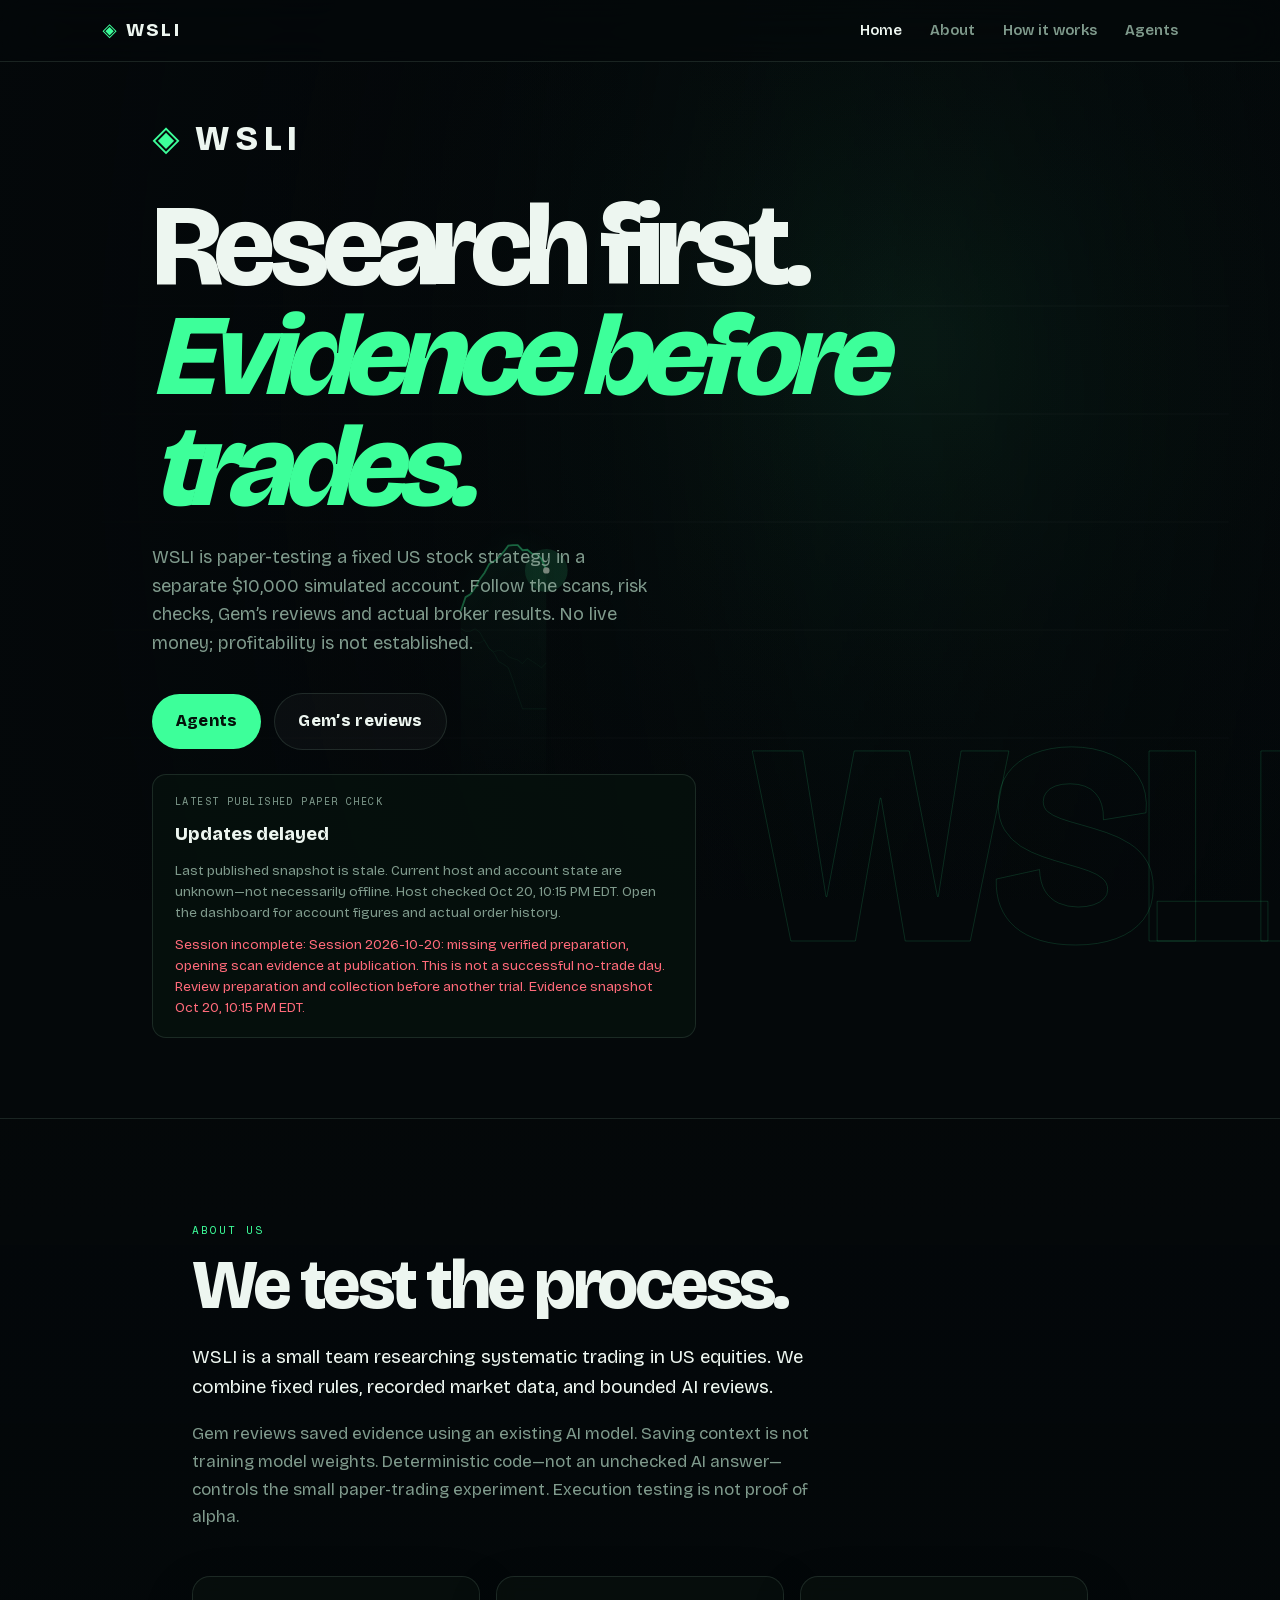
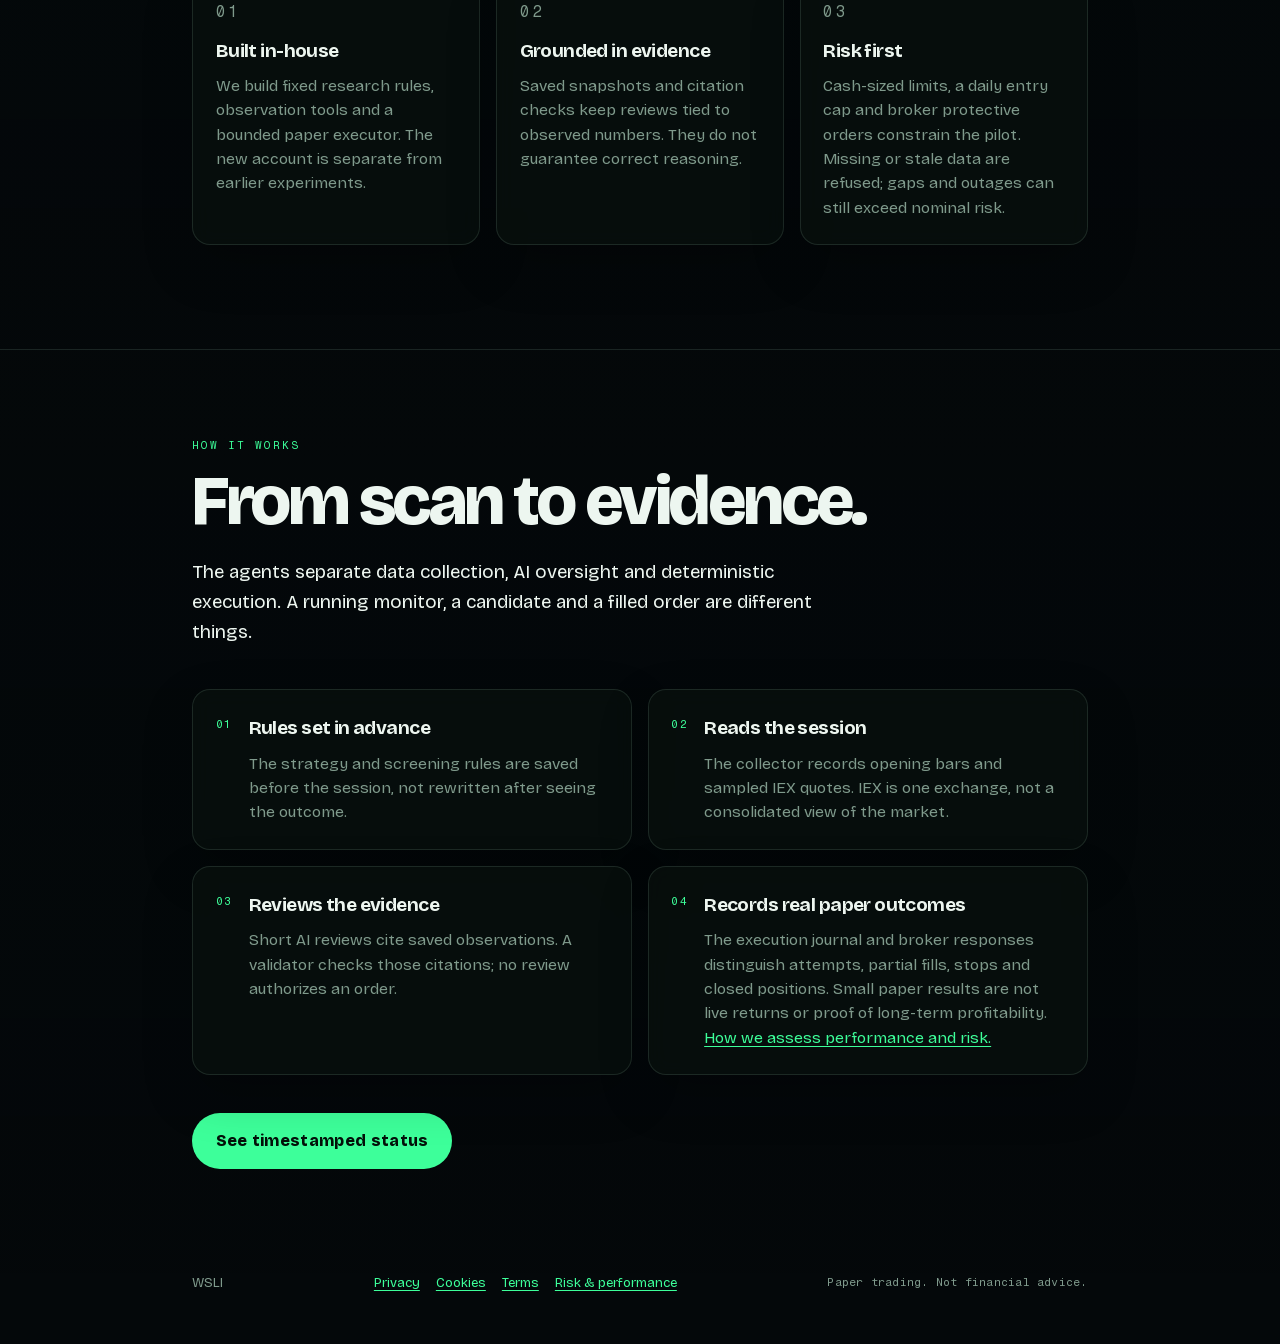
==== commit 6222b30e: "Refresh cached dashboard assets after the session-status repair" ====
--- a/index.html
+++ b/index.html
@@ -13,7 +13,7 @@
   <meta property="og:type" content="website">
   <title>WSLI</title>
   <link rel="icon" href="favicon.svg" type="image/svg+xml">
-  <link rel="stylesheet" href="css/styles.css?v=20261020-session">
+  <link rel="stylesheet" href="css/styles.css?v=20261020-session-2">
 </head>
 <body class="home">
   <canvas id="stage" aria-hidden="true"></canvas>
--- a/css/styles.css
+++ b/css/styles.css
@@ -172,6 +172,7 @@
 .progress-banner[data-state="stale"] { border-left-color: var(--warn); }
 .progress-banner[data-state="asleep"] { border-left-color: var(--red); }
 .progress-banner[data-state="unknown"] { border-left-color: var(--warn); }
+.progress-banner[hidden] { display: none; }
 #home-session-evidence[data-state="asleep"] { color: var(--red); }
 .pilot-progress-grid { display: grid; grid-template-columns: repeat(4,minmax(0,1fr)); gap: 1.4rem; margin: 1.5rem 0; }
 .pilot-progress-grid h3 { font-size: 1.2rem; letter-spacing: -.03em; }
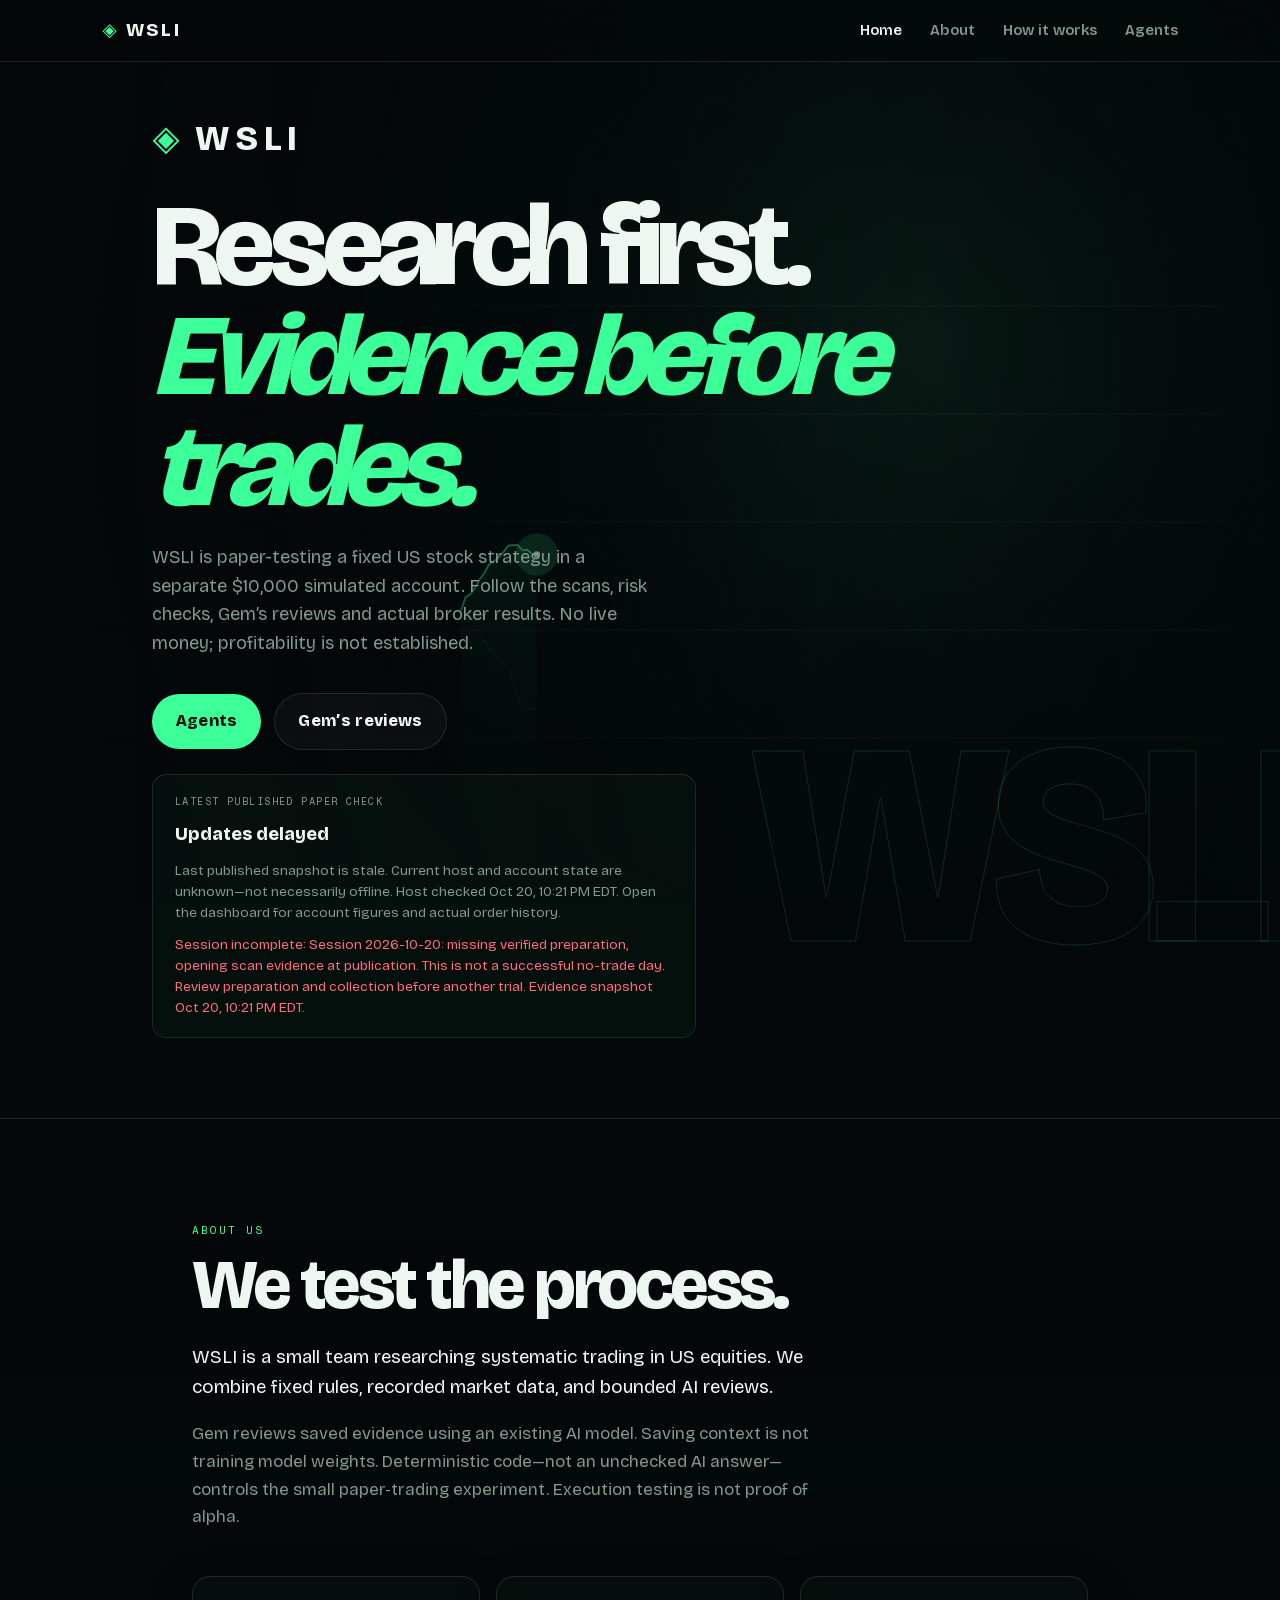
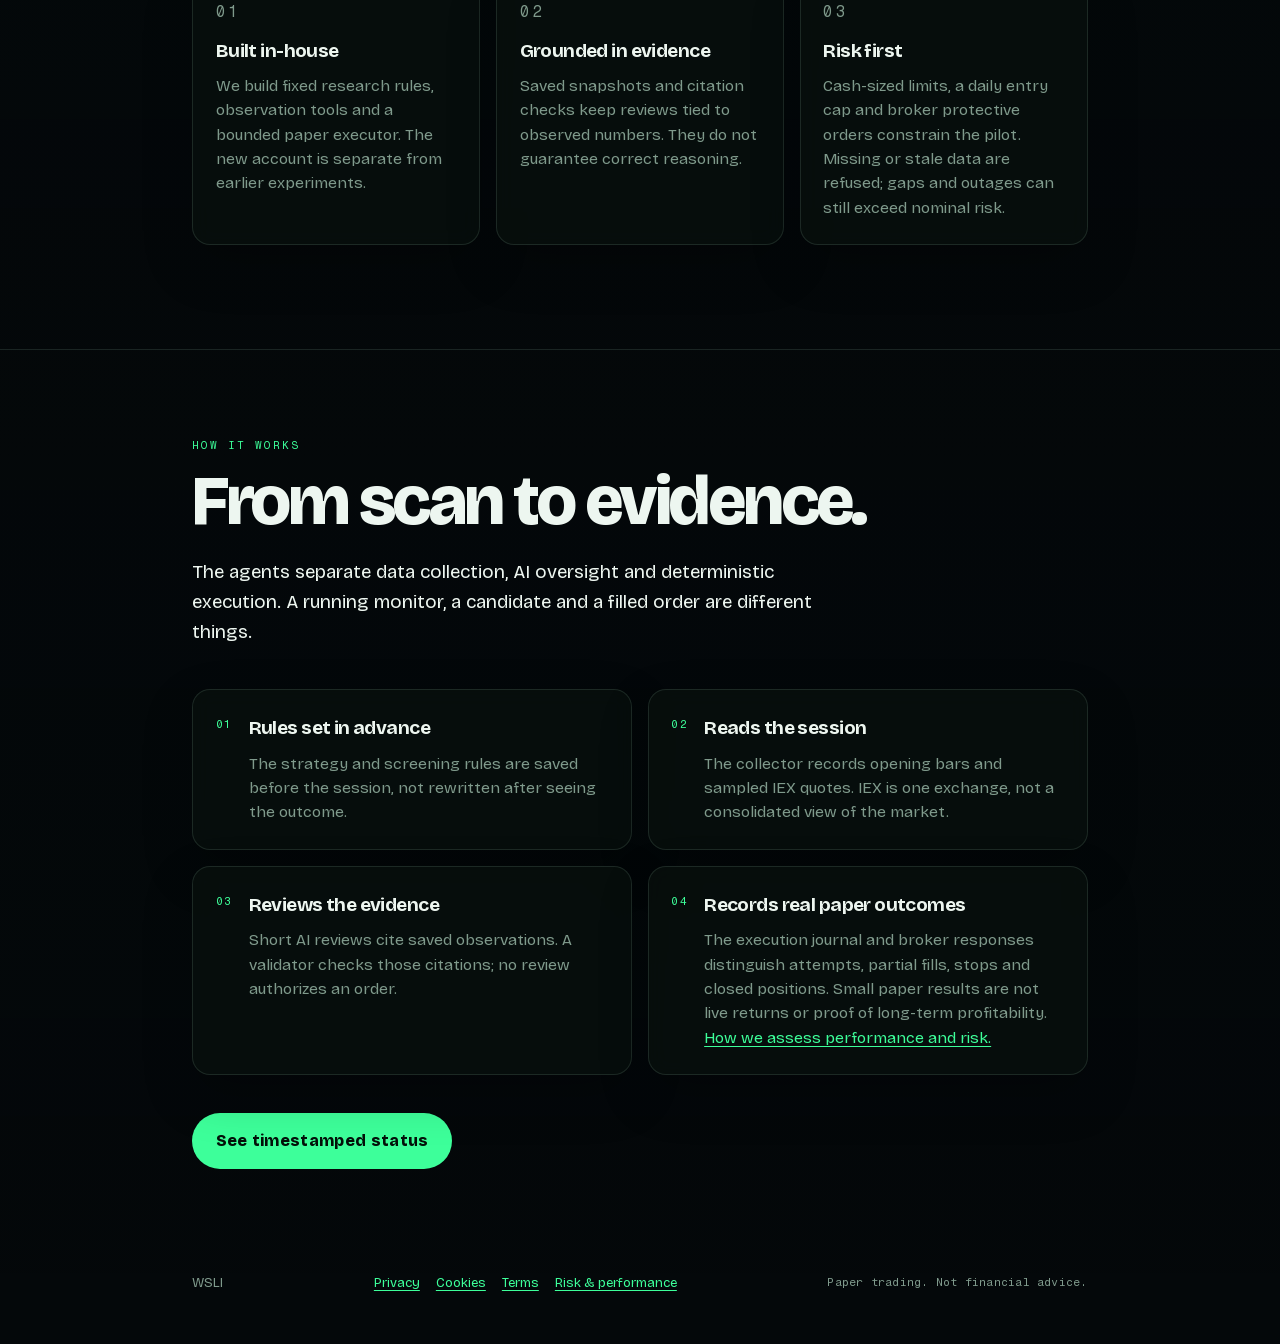
==== commit d1d0f77c: "Show verified continuation rollout and bounded paper-run dates" ====
--- a/index.html
+++ b/index.html
@@ -59,6 +59,7 @@
       <div class="home-progress" aria-live="polite">
         <p class="card-kicker mono">Latest published paper check</p>
         <p id="home-paper-state">Loading verified progress…</p>
+        <p id="home-continuation" class="card-meta" hidden></p>
         <p id="home-paper-detail" class="card-meta">No activity is inferred before a snapshot arrives.</p>
         <p id="home-session-evidence" class="card-meta">Recorded session evidence not yet loaded.</p>
       </div>
@@ -137,8 +138,8 @@
   </footer>
 
   <script src="js/field.js"></script>
-  <script src="js/status.js?v=20261020-session"></script>
+  <script src="js/status.js?v=20261023-renewal"></script>
   <script src="js/paper-feed.js?v=20261015-freshest"></script>
-  <script src="js/home.js?v=20261020-session"></script>
+  <script src="js/home.js?v=20261023-renewal"></script>
 </body>
 </html>
